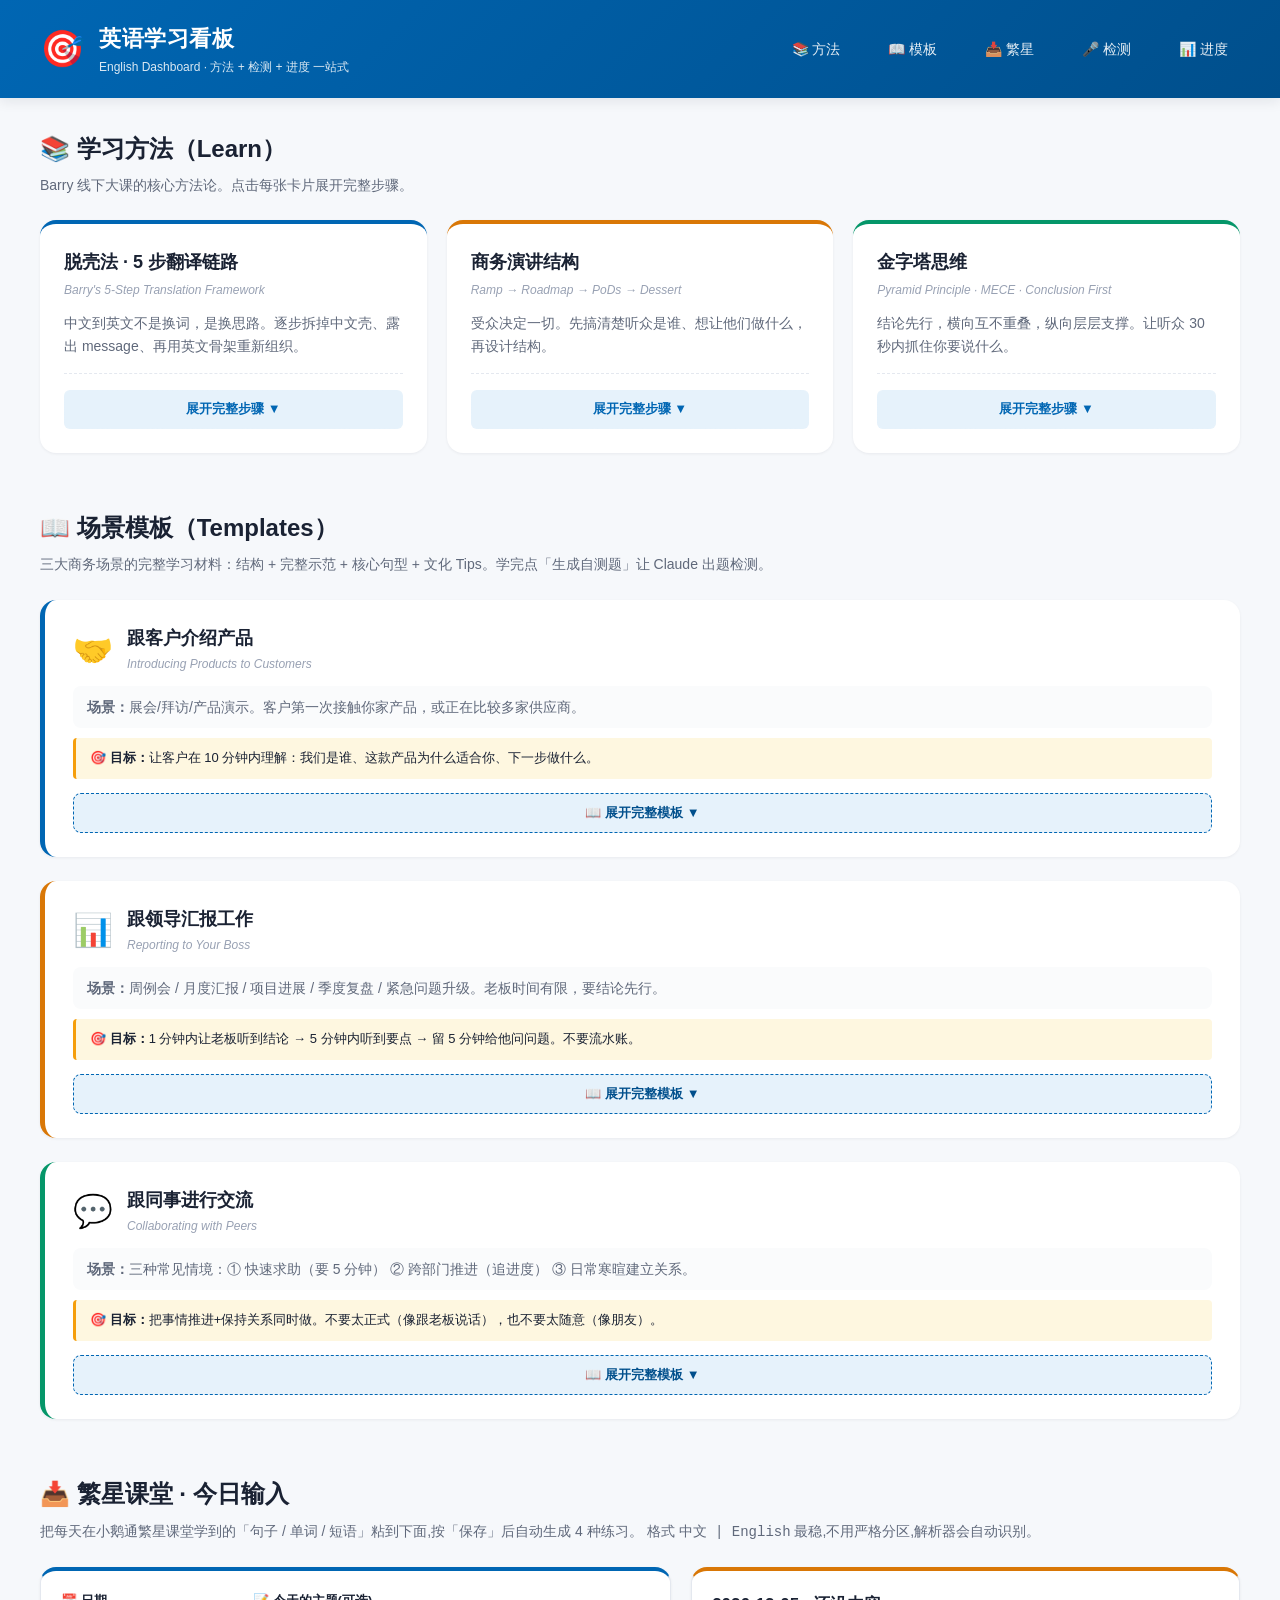
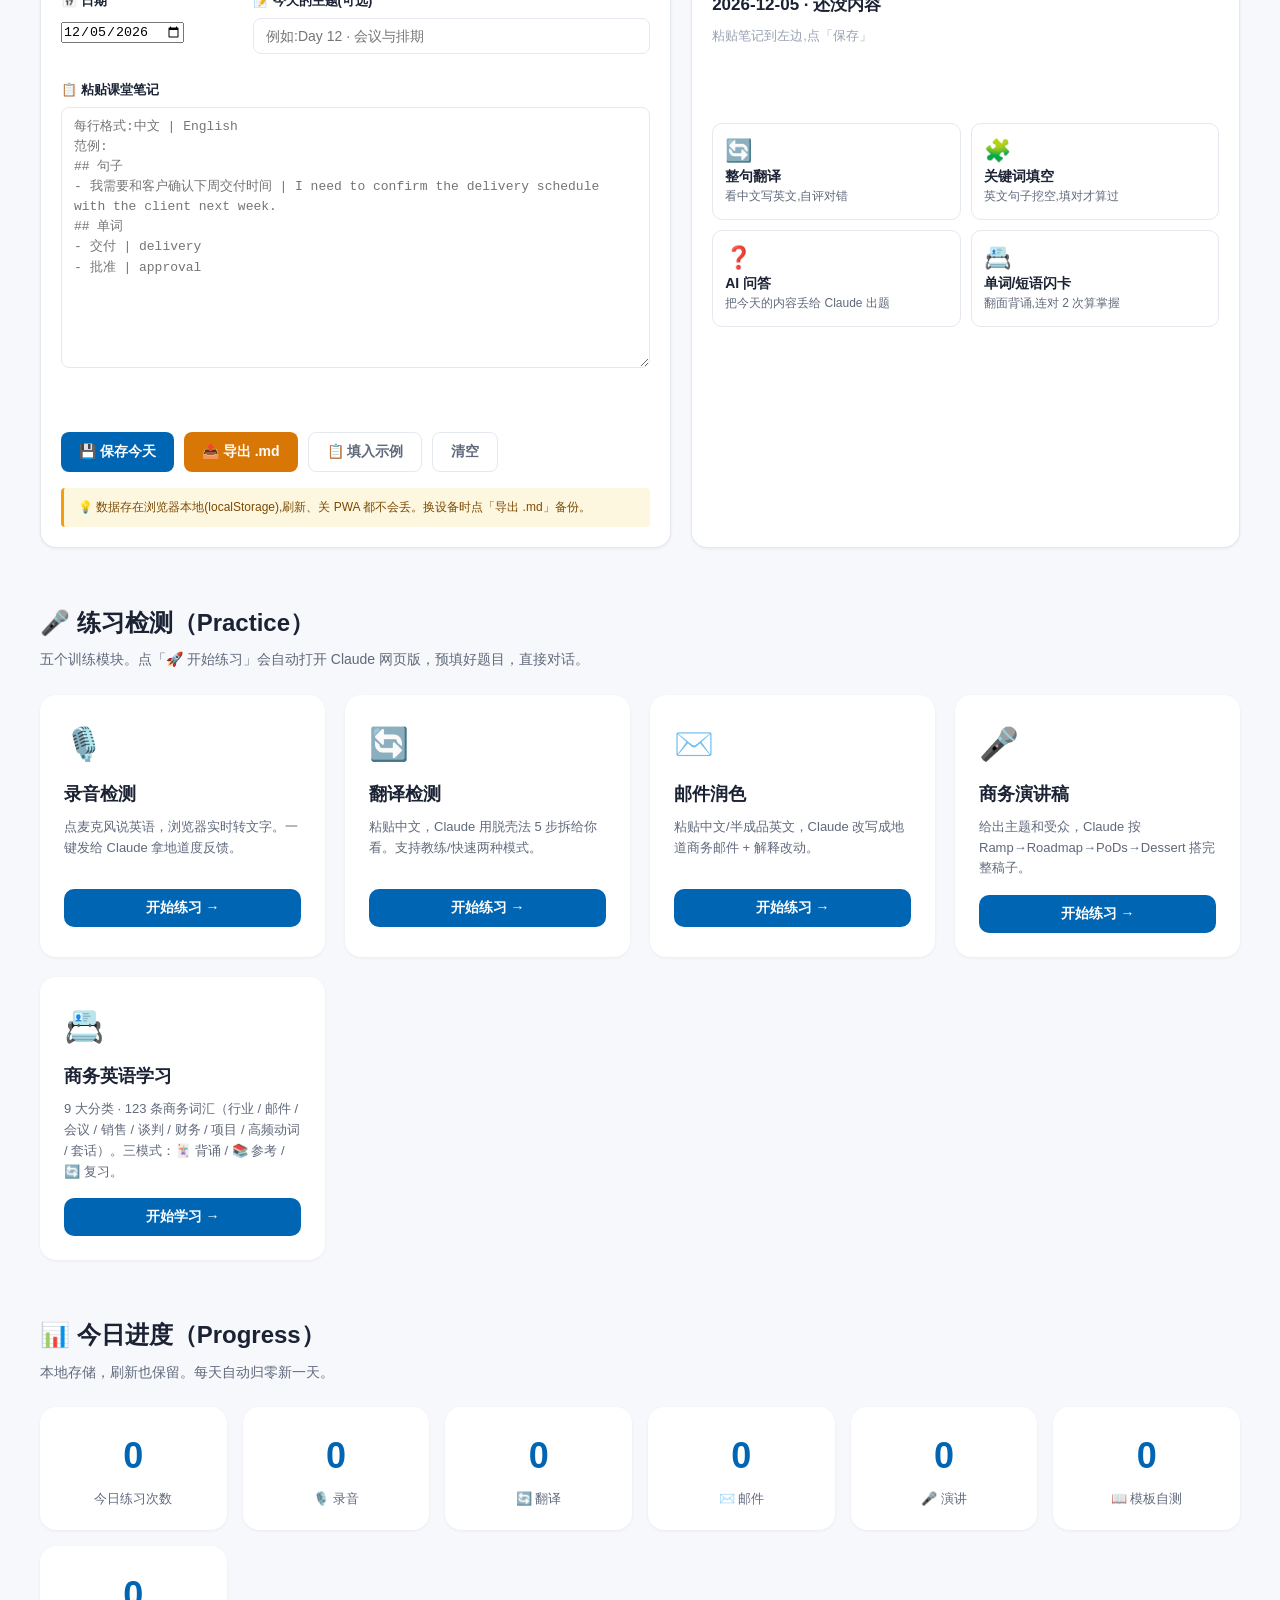
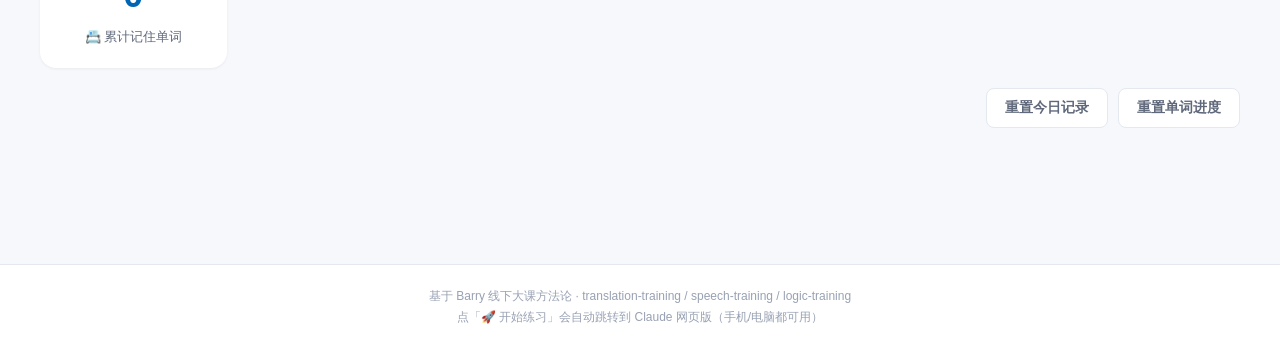
==== index.html @ 7b68c33f "Initial: English learning dashboard PWA" ====
<!DOCTYPE html>
<html lang="zh-CN">
<head>
  <meta charset="UTF-8">
  <meta name="viewport" content="width=device-width, initial-scale=1.0, viewport-fit=cover, user-scalable=yes">
  <title>英语学习看板 · English Dashboard</title>

  <!-- ========== PWA / 手机 APP 支持 ========== -->
  <link rel="manifest" href="manifest.json">
  <meta name="theme-color" content="#0066b3">
  <meta name="description" content="Lina 的英语学习看板 · 方法 + 检测 + 进度一站式">

  <!-- iOS Safari 专用：让"加到主屏"后像原生 APP 一样全屏 -->
  <meta name="apple-mobile-web-app-capable" content="yes">
  <meta name="mobile-web-app-capable" content="yes">
  <meta name="apple-mobile-web-app-status-bar-style" content="black-translucent">
  <meta name="apple-mobile-web-app-title" content="英语看板">
  <link rel="apple-touch-icon" href="icons/apple-touch-icon.png">
  <link rel="icon" type="image/png" sizes="32x32" href="icons/favicon-32.png">
  <link rel="icon" type="image/png" sizes="192x192" href="icons/icon-192.png">

  <!-- iOS 启动图（避免打开 APP 时白屏闪现） -->
  <link rel="apple-touch-startup-image" href="icons/splash-1290x2796.png"
        media="(device-width: 430px) and (device-height: 932px) and (-webkit-device-pixel-ratio: 3) and (orientation: portrait)">
  <link rel="apple-touch-startup-image" href="icons/splash-1179x2556.png"
        media="(device-width: 393px) and (device-height: 852px) and (-webkit-device-pixel-ratio: 3) and (orientation: portrait)">
  <link rel="apple-touch-startup-image" href="icons/splash-1284x2778.png"
        media="(device-width: 428px) and (device-height: 926px) and (-webkit-device-pixel-ratio: 3) and (orientation: portrait)">
  <link rel="apple-touch-startup-image" href="icons/splash-1170x2532.png"
        media="(device-width: 390px) and (device-height: 844px) and (-webkit-device-pixel-ratio: 3) and (orientation: portrait)">
  <link rel="apple-touch-startup-image" href="icons/splash-1242x2688.png"
        media="(device-width: 414px) and (device-height: 896px) and (-webkit-device-pixel-ratio: 3) and (orientation: portrait)">
  <link rel="apple-touch-startup-image" href="icons/splash-828x1792.png"
        media="(device-width: 414px) and (device-height: 896px) and (-webkit-device-pixel-ratio: 2) and (orientation: portrait)">
  <link rel="apple-touch-startup-image" href="icons/splash-1125x2436.png"
        media="(device-width: 375px) and (device-height: 812px) and (-webkit-device-pixel-ratio: 3) and (orientation: portrait)">
  <link rel="apple-touch-startup-image" href="icons/splash-1242x2208.png"
        media="(device-width: 414px) and (device-height: 736px) and (-webkit-device-pixel-ratio: 3) and (orientation: portrait)">
  <link rel="apple-touch-startup-image" href="icons/splash-750x1334.png"
        media="(device-width: 375px) and (device-height: 667px) and (-webkit-device-pixel-ratio: 2) and (orientation: portrait)">
  <link rel="apple-touch-startup-image" href="icons/splash-640x1136.png"
        media="(device-width: 320px) and (device-height: 568px) and (-webkit-device-pixel-ratio: 2) and (orientation: portrait)">

  <link rel="stylesheet" href="styles.css?v=11">
</head>
<body>
  <header class="top-bar">
    <div class="brand">
      <span class="logo">🎯</span>
      <div class="titles">
        <h1>英语学习看板</h1>
        <p class="subtitle">English Dashboard · 方法 + 检测 + 进度 一站式</p>
      </div>
    </div>
    <nav class="nav-links">
      <a href="#methods">📚 方法</a>
      <a href="#templates">📖 模板</a>
      <a href="#fanxing">📥 繁星</a>
      <a href="#practice">🎤 检测</a>
      <a href="#progress">📊 进度</a>
      <button id="pwa-install-btn" class="install-btn" hidden>📲 安装到桌面</button>
    </nav>
  </header>

  <main>
    <!-- ============== 方法区 ============== -->
    <section id="methods" class="section">
      <div class="section-header">
        <h2>📚 学习方法（Learn）</h2>
        <p class="section-desc">Barry 线下大课的核心方法论。点击每张卡片展开完整步骤。</p>
      </div>
      <div id="methods-container" class="methods-grid">
        <!-- JS 动态渲染 -->
      </div>
    </section>

    <!-- ============== 场景模板区 ============== -->
    <section id="templates" class="section">
      <div class="section-header">
        <h2>📖 场景模板（Templates）</h2>
        <p class="section-desc">三大商务场景的完整学习材料：结构 + 完整示范 + 核心句型 + 文化 Tips。学完点「生成自测题」让 Claude 出题检测。</p>
      </div>
      <div id="templates-container" class="templates-grid">
        <!-- JS 动态渲染 -->
      </div>
    </section>

    <!-- ============== 繁星课堂输入区 ============== -->
    <section id="fanxing" class="section">
      <div class="section-header">
        <h2>📥 繁星课堂 · 今日输入</h2>
        <p class="section-desc">
          把每天在小鹅通繁星课堂学到的「句子 / 单词 / 短语」粘到下面,按「保存」后自动生成 4 种练习。
          格式 <code>中文 | English</code> 最稳,不用严格分区,解析器会自动识别。
        </p>
      </div>

      <div class="fanxing-layout">
        <!-- 左:输入卡片 -->
        <article class="fanxing-input-card">
          <div class="fanxing-meta-row">
            <div class="field">
              <label>📅 日期</label>
              <input id="fx-date" type="date" />
            </div>
            <div class="field">
              <label>📝 今天的主题(可选)</label>
              <input id="fx-title" type="text" placeholder="例如:Day 12 · 会议与排期" />
            </div>
          </div>

          <div class="field">
            <label>📋 粘贴课堂笔记</label>
            <textarea id="fx-input" rows="12"
              placeholder="每行格式:中文 | English
范例:
## 句子
- 我需要和客户确认下周交付时间 | I need to confirm the delivery schedule with the client next week.
## 单词
- 交付 | delivery
- 批准 | approval"></textarea>
          </div>

          <div id="fx-parse-preview" class="fx-parse-preview"></div>

          <div class="actions-row">
            <button id="fx-save" class="primary-btn">💾 保存今天</button>
            <button id="fx-export" class="secondary-btn">📤 导出 .md</button>
            <button id="fx-template" class="ghost-btn">📋 填入示例</button>
            <button id="fx-clear" class="ghost-btn">清空</button>
          </div>
          <div class="tip">
            💡 数据存在浏览器本地(localStorage),刷新、关 PWA 都不会丢。换设备时点「导出 .md」备份。
          </div>
        </article>

        <!-- 右:今日练习卡片 -->
        <article class="fanxing-practice-card">
          <div class="fx-day-header">
            <h3 id="fx-day-title">还没有今天的数据</h3>
            <div id="fx-day-stats" class="fx-day-stats"></div>
          </div>

          <div id="fx-history" class="fx-history"></div>

          <div class="fx-practice-buttons">
            <button class="fx-mode-btn" data-action="open" data-target="fx-translation-panel">
              <div class="fx-mode-icon">🔄</div>
              <div class="fx-mode-title">整句翻译</div>
              <div class="fx-mode-desc">看中文写英文,自评对错</div>
            </button>
            <button class="fx-mode-btn" data-action="open" data-target="fx-cloze-panel">
              <div class="fx-mode-icon">🧩</div>
              <div class="fx-mode-title">关键词填空</div>
              <div class="fx-mode-desc">英文句子挖空,填对才算过</div>
            </button>
            <button class="fx-mode-btn" data-action="open" data-target="fx-qa-panel">
              <div class="fx-mode-icon">❓</div>
              <div class="fx-mode-title">AI 问答</div>
              <div class="fx-mode-desc">把今天的内容丢给 Claude 出题</div>
            </button>
            <button class="fx-mode-btn" data-action="open" data-target="fx-flashcard-panel">
              <div class="fx-mode-icon">📇</div>
              <div class="fx-mode-title">单词/短语闪卡</div>
              <div class="fx-mode-desc">翻面背诵,连对 2 次算掌握</div>
            </button>
          </div>
        </article>
      </div>

      <!-- ============== 繁星练习面板 1 · 整句翻译 ============== -->
      <div id="fx-translation-panel" class="tool-panel hidden">
        <div class="panel-header">
          <h4>🔄 整句翻译检测</h4>
          <button class="close-btn" data-action="close">×</button>
        </div>
        <div class="panel-body">
          <div id="fx-trans-empty" class="fx-empty-state hidden">
            <p>今天还没有句子数据。先在上面粘贴课堂笔记并保存。</p>
          </div>
          <div id="fx-trans-body">
            <div class="fx-progress-bar">
              <span id="fx-trans-idx">1 / 1</span>
              <span id="fx-trans-mastery" class="fx-mastery-chip">⚪ 新</span>
            </div>
            <div class="field">
              <label>📝 中文</label>
              <div id="fx-trans-cn" class="fx-display-cn">—</div>
            </div>
            <div class="field">
              <label>✍️ 写出你的英文</label>
              <textarea id="fx-trans-input" rows="3" placeholder="写完点「查看答案」对比..."></textarea>
            </div>
            <div class="actions-row">
              <button id="fx-trans-reveal" class="primary-btn">👁 查看答案</button>
              <button id="fx-trans-speak" class="ghost-btn" title="朗读标准答案">🔊 读</button>
              <button id="fx-trans-send" class="ghost-btn">🚀 让 Claude 点评</button>
            </div>
            <div id="fx-trans-answer" class="fx-answer-box hidden">
              <label>✅ 参考答案</label>
              <div id="fx-trans-en" class="fx-display-en">—</div>
              <div class="actions-row">
                <button id="fx-trans-correct" class="primary-btn">✅ 写对了</button>
                <button id="fx-trans-wrong" class="secondary-btn">❌ 差得远</button>
                <button id="fx-trans-next" class="ghost-btn">下一句 →</button>
              </div>
            </div>
          </div>
        </div>
      </div>

      <!-- ============== 繁星练习面板 2 · 填空 ============== -->
      <div id="fx-cloze-panel" class="tool-panel hidden">
        <div class="panel-header">
          <h4>🧩 关键词填空</h4>
          <button class="close-btn" data-action="close">×</button>
        </div>
        <div class="panel-body">
          <div id="fx-cloze-empty" class="fx-empty-state hidden">
            <p>今天还没有句子数据。</p>
          </div>
          <div id="fx-cloze-body">
            <div class="fx-progress-bar">
              <span id="fx-cloze-idx">1 / 1</span>
              <span id="fx-cloze-mastery" class="fx-mastery-chip">⚪ 新</span>
            </div>
            <div class="field">
              <label>📝 中文提示</label>
              <div id="fx-cloze-cn" class="fx-display-cn">—</div>
            </div>
            <div class="field">
              <label>🧩 在空格里填关键词</label>
              <div id="fx-cloze-sentence" class="fx-cloze-sentence">—</div>
            </div>
            <div class="actions-row">
              <button id="fx-cloze-check" class="primary-btn">✅ 检查</button>
              <button id="fx-cloze-reveal" class="secondary-btn">👁 直接看答案</button>
              <button id="fx-cloze-speak" class="ghost-btn" title="朗读完整句">🔊</button>
              <button id="fx-cloze-next" class="ghost-btn">下一题 →</button>
            </div>
            <div id="fx-cloze-result" class="fx-result-box hidden"></div>
          </div>
        </div>
      </div>

      <!-- ============== 繁星练习面板 3 · AI 问答 ============== -->
      <div id="fx-qa-panel" class="tool-panel hidden">
        <div class="panel-header">
          <h4>❓ AI 问答(基于今天的内容)</h4>
          <button class="close-btn" data-action="close">×</button>
        </div>
        <div class="panel-body">
          <div id="fx-qa-empty" class="fx-empty-state hidden">
            <p>今天还没有任何数据。</p>
          </div>
          <div id="fx-qa-body">
            <div class="field">
              <label>🎯 选一种出题方式</label>
              <select id="fx-qa-style">
                <option value="random">🎲 综合出题(翻译 + 造句 + 换说法)</option>
                <option value="translation">🔄 全部中译英</option>
                <option value="create">✍️ 用今天的词造 5 个新句子</option>
                <option value="scenario">🏢 丢到真实业务场景里练(ITW 销售)</option>
                <option value="weak">⚠️ 只针对我标"没记住"的</option>
              </select>
            </div>
            <div class="field">
              <label>📊 题量</label>
              <select id="fx-qa-count">
                <option value="5">5 题</option>
                <option value="10" selected>10 题</option>
                <option value="all">全部今天的内容</option>
              </select>
            </div>
            <div class="actions-row">
              <button id="fx-qa-send" class="primary-btn">🚀 让 Claude 出题</button>
            </div>
            <div class="tip">
              💡 点完会自动开 Claude 网页版,已经把今天的句子/单词/短语填进 prompt 了。
              iPhone 和电脑都能用。
            </div>
          </div>
        </div>
      </div>

      <!-- ============== 繁星练习面板 4 · 单词闪卡 ============== -->
      <div id="fx-flashcard-panel" class="tool-panel hidden">
        <div class="panel-header">
          <h4>📇 单词 / 短语闪卡</h4>
          <button class="close-btn" data-action="close">×</button>
        </div>
        <div class="panel-body">
          <div id="fx-fc-empty" class="fx-empty-state hidden">
            <p>今天还没有单词 / 短语数据。</p>
          </div>
          <div id="fx-fc-body">
            <div class="fx-progress-bar">
              <span id="fx-fc-idx">1 / 1</span>
              <span id="fx-fc-mastery" class="fx-mastery-chip">⚪ 新</span>
            </div>
            <div id="fx-fc-card" class="flashcard">
              <div class="card-face card-front">
                <div class="card-label">中文</div>
                <div class="card-content" id="fx-fc-cn">—</div>
                <div class="card-hint">点击卡片翻面 ↻</div>
              </div>
              <div class="card-face card-back">
                <div class="card-label">English</div>
                <div class="card-content" id="fx-fc-en">—</div>
                <div class="speak-row">
                  <button id="fx-fc-speak" class="speak-btn" title="朗读">🔊</button>
                  <button id="fx-fc-speak-slow" class="speak-btn" title="慢速朗读">🐢</button>
                </div>
              </div>
            </div>
            <div class="flashcard-controls">
              <button id="fx-fc-prev" class="ghost-btn">← 上一张</button>
              <button id="fx-fc-wrong" class="secondary-btn">❌ 没记住</button>
              <button id="fx-fc-correct" class="primary-btn">✅ 记住了</button>
              <button id="fx-fc-next" class="ghost-btn">下一张 →</button>
            </div>
            <div class="tip">💡 连续答对 2 次算"已掌握",下次默认不再抽到。</div>
          </div>
        </div>
      </div>
    </section>

    <!-- ============== 检测区 ============== -->
    <section id="practice" class="section">
      <div class="section-header">
        <h2>🎤 练习检测（Practice）</h2>
        <p class="section-desc">五个训练模块。点「🚀 开始练习」会自动打开 Claude 网页版，预填好题目，直接对话。</p>
      </div>

      <div class="tool-grid">
        <!-- 1. 录音检测 -->
        <article class="tool-card" data-tool="recording">
          <div class="tool-icon">🎙️</div>
          <h3>录音检测</h3>
          <p class="tool-desc">点麦克风说英语，浏览器实时转文字。一键发给 Claude 拿地道度反馈。</p>
          <button class="tool-btn" data-action="open" data-target="recording-panel">开始练习 →</button>

          <div id="recording-panel" class="tool-panel hidden">
            <div class="panel-header">
              <h4>录音检测 · Speech Practice</h4>
              <button class="close-btn" data-action="close">×</button>
            </div>
            <div class="panel-body">
              <div class="recording-controls">
                <button id="rec-start" class="primary-btn">🎙️ 开始录音</button>
                <button id="rec-stop" class="secondary-btn" disabled>⏹ 停止</button>
                <span id="rec-status" class="status-indicator">未启动</span>
              </div>
              <div class="field">
                <label>🎯 你想练什么场景？（给 Claude 反馈做参考）</label>
                <input id="rec-context" type="text" placeholder="例如：跟外国客户介绍新产品、开季度汇报会、客户投诉处理…" />
              </div>
              <div class="field">
                <label>📝 实时转写结果</label>
                <div id="rec-transcript" class="transcript-box" contenteditable="true" data-placeholder="这里会显示你说的英文……你也可以手动编辑"></div>
              </div>
              <div class="actions-row">
                <button id="rec-copy-prompt" class="primary-btn">🚀 让 Claude 给我反馈</button>
                <button id="rec-clear" class="ghost-btn">清空</button>
              </div>
              <div class="tip">
                💡 <b>浏览器兼容：</b>Chrome / Edge 最佳。Firefox 暂不支持 Web Speech API。
              </div>
            </div>
          </div>
        </article>

        <!-- 2. 翻译检测 -->
        <article class="tool-card" data-tool="translation">
          <div class="tool-icon">🔄</div>
          <h3>翻译检测</h3>
          <p class="tool-desc">粘贴中文，Claude 用脱壳法 5 步拆给你看。支持教练/快速两种模式。</p>
          <button class="tool-btn" data-action="open" data-target="translation-panel">开始练习 →</button>

          <div id="translation-panel" class="tool-panel hidden">
            <div class="panel-header">
              <h4>翻译检测 · Translation Practice</h4>
              <button class="close-btn" data-action="close">×</button>
            </div>
            <div class="panel-body">
              <div class="field">
                <label>📝 要翻译的中文</label>
                <textarea id="trans-source" rows="5" placeholder="粘贴你需要翻译的中文..."></textarea>
              </div>
              <div class="field-row">
                <div class="field">
                  <label>🎯 给谁看/听</label>
                  <select id="trans-audience">
                    <option value="客户">客户</option>
                    <option value="上级">上级/老板</option>
                    <option value="跨部门同事">跨部门同事</option>
                    <option value="外部合作方">外部合作方</option>
                    <option value="全员">全体员工</option>
                  </select>
                </div>
                <div class="field">
                  <label>📊 你的英语水平</label>
                  <select id="trans-level">
                    <option value="B1 中等">B1 中等</option>
                    <option value="B2 中高" selected>B2 中高</option>
                    <option value="C1 高级">C1 高级</option>
                    <option value="A2 基础">A2 基础</option>
                  </select>
                </div>
                <div class="field">
                  <label>🎓 模式</label>
                  <select id="trans-mode">
                    <option value="快速">快速（直接出翻译+解释）</option>
                    <option value="教练">教练（带我一步步走）</option>
                  </select>
                </div>
              </div>
              <div class="actions-row">
                <button class="primary-btn" data-copy="translation">🚀 开始练习</button>
                <button class="ghost-btn" data-clear="translation">清空</button>
              </div>
            </div>
          </div>
        </article>

        <!-- 3. 邮件润色 -->
        <article class="tool-card" data-tool="email">
          <div class="tool-icon">✉️</div>
          <h3>邮件润色</h3>
          <p class="tool-desc">粘贴中文/半成品英文，Claude 改写成地道商务邮件 + 解释改动。</p>
          <button class="tool-btn" data-action="open" data-target="email-panel">开始练习 →</button>

          <div id="email-panel" class="tool-panel hidden">
            <div class="panel-header">
              <h4>邮件润色 · Email Polishing</h4>
              <button class="close-btn" data-action="close">×</button>
            </div>
            <div class="panel-body">
              <div class="field">
                <label>📨 原邮件（中文或半成品英文）</label>
                <textarea id="email-source" rows="7" placeholder="例如：Hi John,&#10;I want to confirm our meeting next week.&#10;Please let me know..."></textarea>
              </div>
              <div class="field-row">
                <div class="field">
                  <label>🎯 目的</label>
                  <select id="email-purpose">
                    <option value="跟进/push 进度">跟进 / push 进度</option>
                    <option value="客户询价或报价">客户询价 / 报价</option>
                    <option value="交付确认">交付确认</option>
                    <option value="请求信息">请求信息</option>
                    <option value="道歉 / 解释">道歉 / 解释</option>
                    <option value="推广 / 市场">推广 / 市场邮件</option>
                    <option value="拒绝 / 婉拒">拒绝 / 婉拒</option>
                  </select>
                </div>
                <div class="field">
                  <label>🤝 关系</label>
                  <select id="email-tone">
                    <option value="正式 - 新客户">正式 - 新客户</option>
                    <option value="商务 - 熟悉的客户">商务 - 熟悉客户</option>
                    <option value="轻松 - 内部同事">轻松 - 内部同事</option>
                    <option value="严肃 - 高层 / VIP">严肃 - 高层 / VIP</option>
                  </select>
                </div>
              </div>
              <div class="actions-row">
                <button class="primary-btn" data-copy="email">🚀 开始练习</button>
                <button class="ghost-btn" data-clear="email">清空</button>
              </div>
            </div>
          </div>
        </article>

        <!-- 4. 演讲稿 -->
        <article class="tool-card" data-tool="speech">
          <div class="tool-icon">🎤</div>
          <h3>商务演讲稿</h3>
          <p class="tool-desc">给出主题和受众，Claude 按 Ramp→Roadmap→PoDs→Dessert 搭完整稿子。</p>
          <button class="tool-btn" data-action="open" data-target="speech-panel">开始练习 →</button>

          <div id="speech-panel" class="tool-panel hidden">
            <div class="panel-header">
              <h4>演讲稿准备 · Speech Preparation</h4>
              <button class="close-btn" data-action="close">×</button>
            </div>
            <div class="panel-body">
              <div class="field">
                <label>🎯 演讲主题</label>
                <input id="speech-topic" type="text" placeholder="例如：Q2 销售复盘 + Q3 策略 / 新产品向客户介绍 / 跨部门推动方案…" />
              </div>
              <div class="field-row">
                <div class="field">
                  <label>👥 听众是谁</label>
                  <input id="speech-audience" type="text" placeholder="例如：6 位亚太区高管 / 30 位销售同事 / 客户采购团队…" />
                </div>
                <div class="field">
                  <label>⏱ 时长</label>
                  <select id="speech-duration">
                    <option value="5 分钟">5 分钟</option>
                    <option value="10 分钟" selected>10 分钟</option>
                    <option value="15 分钟">15 分钟</option>
                    <option value="20 分钟">20 分钟</option>
                    <option value="30 分钟">30 分钟</option>
                  </select>
                </div>
                <div class="field">
                  <label>📊 结构</label>
                  <select id="speech-structure">
                    <option value="标准结构">标准（PoD1-2-3）</option>
                    <option value="高管汇报结构">高管汇报（结论先行）</option>
                  </select>
                </div>
              </div>
              <div class="field">
                <label>📝 已有素材/要点（可选，越详细产出越精准）</label>
                <textarea id="speech-material" rows="4" placeholder="例如：完成 108% 目标、拿下 3 个新客户、团队下半年要冲 20% 增长…"></textarea>
              </div>
              <div class="actions-row">
                <button class="primary-btn" data-copy="speech">🚀 开始练习</button>
                <button class="ghost-btn" data-clear="speech">清空</button>
              </div>
            </div>
          </div>
        </article>

        <!-- 5. 术语卡片 -->
        <article class="tool-card" data-tool="vocab">
          <div class="tool-icon">📇</div>
          <h3>商务英语学习</h3>
          <p class="tool-desc">9 大分类 · 123 条商务词汇（行业 / 邮件 / 会议 / 销售 / 谈判 / 财务 / 项目 / 高频动词 / 套话）。三模式：🃏 背诵 / 📚 参考 / 🔄 复习。</p>
          <button class="tool-btn" data-action="open" data-target="vocab-panel">开始学习 →</button>

          <div id="vocab-panel" class="tool-panel hidden">
            <div class="panel-header">
              <h4>商务英语学习 · Business English Vocab</h4>
              <button class="close-btn" data-action="close">×</button>
            </div>
            <div class="panel-body">
              <!-- ===== 三模式切换 ===== -->
              <div class="vocab-modes">
                <button class="mode-btn active" data-mode="flashcard">🃏 词卡背诵</button>
                <button class="mode-btn" data-mode="glossary">📚 词汇表</button>
                <button class="mode-btn" data-mode="review">🔄 复习队列</button>
              </div>

              <!-- ===== 模式 A · 词卡背诵（翻面 + 标记） ===== -->
              <div id="vocab-view-flashcard" class="vocab-view">
                <div class="field">
                  <label>📂 选择分类</label>
                  <div id="vocab-category-tabs" class="category-tabs"></div>
                </div>
                <div class="flashcard-area">
                  <div id="flashcard" class="flashcard">
                    <div class="card-face card-front">
                      <div class="card-label">中文</div>
                      <div class="card-content" id="card-cn">选一个分类开始</div>
                      <div class="card-hint">点击卡片翻面 ↻</div>
                    </div>
                    <div class="card-face card-back">
                      <div class="card-label">English</div>
                      <div class="card-content" id="card-en"></div>
                      <div class="speak-row">
                        <button id="speak-word" class="speak-btn" title="正常速度朗读">🔊</button>
                        <button id="speak-word-slow" class="speak-btn" title="慢速朗读">🐢</button>
                        <button id="speak-example" class="speak-btn speak-btn-sm" title="朗读例句">📖 Example</button>
                      </div>
                      <div class="card-example" id="card-example"></div>
                    </div>
                  </div>
                  <div class="flashcard-progress" id="card-progress"></div>
                  <div class="flashcard-controls">
                    <button id="card-prev" class="ghost-btn">← 上一张</button>
                    <button id="card-forget" class="secondary-btn">❌ 没记住</button>
                    <button id="card-remember" class="primary-btn">✅ 记住了</button>
                    <button id="card-next" class="ghost-btn">下一张 →</button>
                  </div>
                </div>
              </div>

              <!-- ===== 模式 B · 词汇表（参考/搜索） ===== -->
              <div id="vocab-view-glossary" class="vocab-view hidden">
                <div class="glossary-search-row">
                  <input type="search" id="vocab-search" placeholder="🔍 搜索中文或英文…例如：align / 对齐 / escalate"
                         autocomplete="off" autocorrect="off" autocapitalize="off" spellcheck="false" />
                  <button id="vocab-search-clear" class="ghost-btn" title="清除搜索">×</button>
                </div>
                <div id="vocab-glossary-stats" class="glossary-stats"></div>
                <div id="vocab-glossary-content" class="glossary-content"></div>
              </div>

              <!-- ===== 模式 C · 复习队列（智能浮出"该复习的") ===== -->
              <div id="vocab-view-review" class="vocab-view hidden">
                <div id="vocab-review-summary" class="review-summary"></div>
                <div id="vocab-review-content" class="review-content"></div>
              </div>
            </div>
          </div>
        </article>
      </div>
    </section>

    <!-- ============== 进度区 ============== -->
    <section id="progress" class="section">
      <div class="section-header">
        <h2>📊 今日进度（Progress）</h2>
        <p class="section-desc">本地存储，刷新也保留。每天自动归零新一天。</p>
      </div>
      <div class="stats-grid" id="stats-grid">
        <!-- JS 动态渲染 -->
      </div>
      <div class="stats-actions">
        <button id="reset-stats" class="ghost-btn">重置今日记录</button>
        <button id="reset-vocab" class="ghost-btn">重置单词进度</button>
      </div>
    </section>
  </main>

  <!-- Toast 提示 -->
  <div id="toast" class="toast"></div>

  <footer class="bottom-bar">
    <p>基于 Barry 线下大课方法论 · translation-training / speech-training / logic-training</p>
    <p>点「🚀 开始练习」会自动跳转到 Claude 网页版（手机/电脑都可用）</p>
  </footer>

  <script src="data/methods.js?v=9"></script>
  <script src="data/vocab.js?v=9"></script>
  <script src="data/templates.js?v=9"></script>
  <script src="app.js?v=9"></script>

  <!-- ========== Service Worker 注册：让 PWA 能离线用 ========== -->
  <script>
    if ('serviceWorker' in navigator) {
      window.addEventListener('load', () => {
        navigator.serviceWorker
          .register('sw.js')
          .then((reg) => console.log('[PWA] Service Worker 已注册，scope:', reg.scope))
          .catch((err) => console.warn('[PWA] Service Worker 注册失败（不影响网页使用）:', err));
      });
    }

    // "安装到主屏"按钮（Android Chrome 支持）
    let deferredPrompt = null;
    window.addEventListener('beforeinstallprompt', (e) => {
      e.preventDefault();
      deferredPrompt = e;
      const btn = document.getElementById('pwa-install-btn');
      if (btn) btn.hidden = false;
    });
    window.addEventListener('DOMContentLoaded', () => {
      const btn = document.getElementById('pwa-install-btn');
      if (!btn) return;
      btn.addEventListener('click', async () => {
        if (!deferredPrompt) return;
        deferredPrompt.prompt();
        const { outcome } = await deferredPrompt.userChoice;
        console.log('[PWA] 安装结果:', outcome);
        deferredPrompt = null;
        btn.hidden = true;
      });
    });
  </script>
</body>
</html>
---- styles.css ----
/* ============== 基础重置 ============== */
* {
  margin: 0;
  padding: 0;
  box-sizing: border-box;
}

:root {
  --itw-blue: #0066b3;
  --itw-blue-dark: #004f8c;
  --itw-blue-light: #e6f2fb;
  --accent-orange: #d97706;
  --accent-green: #059669;
  --accent-purple: #7c3aed;
  --bg: #f6f8fb;
  --surface: #ffffff;
  --border: #e4e8ef;
  --text: #1a2233;
  --text-muted: #60697b;
  --text-light: #98a1b3;
  --shadow-sm: 0 1px 3px rgba(16, 24, 40, 0.06);
  --shadow-md: 0 4px 12px rgba(16, 24, 40, 0.08);
  --shadow-lg: 0 12px 32px rgba(16, 24, 40, 0.12);
  --radius: 10px;
  --radius-lg: 16px;
}

body {
  font-family: -apple-system, BlinkMacSystemFont, "Segoe UI", "PingFang SC",
    "Microsoft YaHei", "Helvetica Neue", sans-serif;
  background: var(--bg);
  color: var(--text);
  line-height: 1.6;
  min-height: 100vh;
}

/* ============== 顶部导航 ============== */
.top-bar {
  background: linear-gradient(135deg, var(--itw-blue) 0%, var(--itw-blue-dark) 100%);
  color: #fff;
  padding: 20px 40px;
  display: flex;
  justify-content: space-between;
  align-items: center;
  box-shadow: var(--shadow-md);
  position: sticky;
  top: 0;
  z-index: 100;
}

.brand {
  display: flex;
  align-items: center;
  gap: 14px;
}

.logo {
  font-size: 36px;
}

.titles h1 {
  font-size: 22px;
  font-weight: 700;
  letter-spacing: 0.5px;
}

.subtitle {
  font-size: 12px;
  opacity: 0.85;
  margin-top: 2px;
}

.nav-links {
  display: flex;
  gap: 24px;
}

.nav-links a {
  color: #fff;
  text-decoration: none;
  font-size: 14px;
  opacity: 0.9;
  transition: opacity 0.2s;
  padding: 6px 12px;
  border-radius: 6px;
}

.nav-links a:hover {
  opacity: 1;
  background: rgba(255, 255, 255, 0.15);
}

/* ============== 布局 ============== */
main {
  max-width: 1280px;
  margin: 0 auto;
  padding: 32px 40px 80px;
}

.section {
  margin-bottom: 56px;
  scroll-margin-top: 90px;
}

.section-header {
  margin-bottom: 24px;
}

.section-header h2 {
  font-size: 24px;
  font-weight: 700;
  color: var(--text);
  margin-bottom: 6px;
}

.section-desc {
  font-size: 14px;
  color: var(--text-muted);
}

/* ============== 方法区 ============== */
.methods-grid {
  display: grid;
  grid-template-columns: repeat(auto-fit, minmax(340px, 1fr));
  gap: 20px;
}

.method-card {
  background: var(--surface);
  border-radius: var(--radius-lg);
  padding: 24px;
  box-shadow: var(--shadow-sm);
  border-top: 4px solid var(--itw-blue);
  /* === 防呼吸闪 ===
   * 移除 transform 和 transition：
   * 旧版 hover 时 translateY(-2px)，鼠标停在卡片边缘容易反复
   * 触发 hover/un-hover 让卡片上下抖动，看着像"呼吸灯"。 */
  cursor: pointer;
}

.method-card:hover {
  /* 仅改 shadow 不改 transform，避免抖动 */
  box-shadow: var(--shadow-md);
}

.method-title {
  font-size: 18px;
  font-weight: 700;
  color: var(--text);
  margin-bottom: 4px;
}

.method-subtitle {
  font-size: 12px;
  color: var(--text-light);
  font-style: italic;
  margin-bottom: 12px;
}

.method-intro {
  font-size: 14px;
  color: var(--text-muted);
  margin-bottom: 16px;
  padding-bottom: 16px;
  border-bottom: 1px dashed var(--border);
}

/* === 防屏闪 ===
 * 旧版用 display: none → block 切换，是 0ms 瞬间跳变，
 * 在 PC 端会让下方卡片瞬间被下推 ~540px，眼睛看就是"啪"的一下闪。
 * 改成 max-height + opacity + 300ms transition：
 *   - 展开过程是平滑的下推动画（符合预期，不再是闪）
 *   - 收起也同样平滑
 *   - 2400px 是缓冲值（>当前最长卡片 1737px，留余量）
 */
.method-steps {
  max-height: 0;
  opacity: 0;
  overflow: hidden;
  transition: max-height 0.32s cubic-bezier(0.4, 0, 0.2, 1),
              opacity 0.25s ease,
              margin-top 0.32s ease;
  margin-top: 0;
}

.method-card.expanded .method-steps {
  max-height: 2400px;
  opacity: 1;
  margin-top: 4px;
}

.method-card.expanded .toggle-hint::after {
  content: "收起 ▲";
}

.toggle-hint {
  color: var(--itw-blue);
  font-size: 13px;
  font-weight: 600;
  text-align: center;
  padding: 8px;
  border: 1px dashed var(--itw-blue-light);
  border-radius: 6px;
  background: var(--itw-blue-light);
}

.toggle-hint::after {
  content: "展开完整步骤 ▼";
}

.method-step {
  margin-top: 14px;
  padding: 12px 14px;
  background: #fafbfc;
  border-left: 3px solid var(--itw-blue);
  border-radius: 4px;
}

.step-name {
  font-weight: 600;
  font-size: 14px;
  color: var(--text);
  margin-bottom: 4px;
}

.step-desc {
  font-size: 13px;
  color: var(--text-muted);
  margin-bottom: 8px;
  font-style: italic;
}

.step-points {
  list-style: none;
  padding: 0;
}

.step-points li {
  font-size: 13px;
  padding: 3px 0 3px 18px;
  position: relative;
  color: var(--text);
}

.step-points li::before {
  content: "▸";
  position: absolute;
  left: 4px;
  color: var(--itw-blue);
}

/* ============== 场景模板区 ============== */
.templates-grid {
  display: grid;
  grid-template-columns: 1fr;
  gap: 24px;
}

.template-card {
  background: var(--surface);
  border-radius: var(--radius-lg);
  padding: 24px 28px;
  box-shadow: var(--shadow-sm);
  border-left: 5px solid var(--itw-blue);
  transition: box-shadow 0.2s;
}

.template-card:hover {
  box-shadow: var(--shadow-md);
}

.tmpl-header {
  display: flex;
  align-items: center;
  gap: 14px;
  margin-bottom: 12px;
}

.tmpl-icon {
  font-size: 32px;
  line-height: 1;
}

.tmpl-title {
  font-size: 18px;
  font-weight: 700;
  color: var(--text);
}

.tmpl-subtitle {
  font-size: 12px;
  color: var(--text-light);
  font-style: italic;
  margin-top: 2px;
}

.tmpl-scenario {
  font-size: 14px;
  color: var(--text-muted);
  background: #fafbfc;
  padding: 10px 14px;
  border-radius: 8px;
  margin-bottom: 10px;
}

.tmpl-goal {
  font-size: 13px;
  color: var(--text);
  padding: 10px 14px;
  background: #fef7e0;
  border-left: 3px solid #f59e0b;
  border-radius: 4px;
  margin-bottom: 14px;
}

.tmpl-toggle {
  width: 100%;
  padding: 10px;
  background: var(--itw-blue-light);
  color: var(--itw-blue-dark);
  border: 1px dashed var(--itw-blue);
  border-radius: 8px;
  font-size: 13px;
  font-weight: 600;
  cursor: pointer;
  transition: background 0.15s;
}

.tmpl-toggle:hover {
  background: #d1e8f7;
}

.tmpl-content {
  margin-top: 16px;
  padding-top: 16px;
  border-top: 1px dashed var(--border);
}

.tmpl-content.hidden {
  display: none;
}

.tmpl-section-title {
  font-size: 14px;
  font-weight: 700;
  color: var(--text);
  margin: 18px 0 10px;
  display: flex;
  align-items: center;
  gap: 6px;
}

.tmpl-section-title:first-child {
  margin-top: 0;
}

.tmpl-structure {
  list-style: none;
  counter-reset: step;
  padding: 0;
}

.tmpl-structure li {
  position: relative;
  padding: 6px 0 6px 30px;
  font-size: 13px;
  color: var(--text);
}

.tmpl-structure li::before {
  counter-increment: step;
  content: counter(step);
  position: absolute;
  left: 0;
  top: 6px;
  width: 22px;
  height: 22px;
  background: var(--itw-blue);
  color: #fff;
  border-radius: 50%;
  font-size: 11px;
  font-weight: 700;
  display: flex;
  align-items: center;
  justify-content: center;
}

.sample-dialogue {
  background: #0f172a;
  color: #e2e8f0;
  padding: 18px 22px;
  border-radius: 10px;
  font-size: 14px;
  line-height: 1.75;
  word-wrap: break-word;
  max-height: 500px;
  overflow-y: auto;
}

.sample-dialogue .dlg-para {
  margin-bottom: 16px;
  padding-bottom: 12px;
  border-bottom: 1px dashed rgba(148, 163, 184, 0.25);
}

.sample-dialogue .dlg-para:last-child {
  border-bottom: none;
  margin-bottom: 0;
  padding-bottom: 0;
}

.sample-dialogue .dlg-en {
  font-family: "Consolas", "Courier New", monospace;
  color: #e2e8f0;
  white-space: pre-wrap;
}

.sample-dialogue .dlg-cn {
  display: none;
  margin-top: 8px;
  padding-top: 8px;
  font-size: 13px;
  color: #94a3b8;
  line-height: 1.7;
  border-top: 1px dashed rgba(148, 163, 184, 0.2);
  white-space: pre-wrap;
  font-family: -apple-system, BlinkMacSystemFont, "Segoe UI", "PingFang SC",
    "Microsoft YaHei", sans-serif;
}

.sample-dialogue.show-cn .dlg-cn {
  display: block;
}

.dialogue-btn-toggle {
  background: #7c3aed !important;
}

.dialogue-btn-toggle:hover {
  background: #6d28d9 !important;
}

.patterns-table {
  width: 100%;
  border-collapse: collapse;
  font-size: 13px;
}

.patterns-table th {
  background: var(--itw-blue-light);
  color: var(--itw-blue-dark);
  padding: 9px 12px;
  text-align: left;
  font-weight: 600;
  font-size: 12px;
  border-bottom: 2px solid var(--itw-blue);
}

.patterns-table td {
  padding: 10px 12px;
  border-bottom: 1px solid var(--border);
  vertical-align: top;
}

.patterns-table tr:hover td {
  background: #fafbfc;
}

.patterns-table .pattern-en {
  font-weight: 600;
  color: var(--itw-blue-dark);
}

.patterns-table .pattern-cn {
  color: var(--text);
}

.patterns-table .pattern-usage {
  color: var(--text-muted);
  font-size: 12px;
  font-style: italic;
}

.cultural-tips {
  list-style: none;
  padding: 0;
}

.cultural-tips li {
  padding: 8px 0 8px 26px;
  position: relative;
  font-size: 13px;
  line-height: 1.6;
  color: var(--text);
  border-bottom: 1px dashed var(--border);
}

.cultural-tips li:last-child {
  border-bottom: none;
}

.cultural-tips li::before {
  content: "💡";
  position: absolute;
  left: 0;
  top: 8px;
}

.tmpl-test-bar {
  margin-top: 20px;
  padding: 14px;
  background: linear-gradient(135deg, var(--itw-blue-light) 0%, #e8f4fd 100%);
  border-radius: 10px;
  display: flex;
  justify-content: space-between;
  align-items: center;
  gap: 14px;
  flex-wrap: wrap;
}

.tmpl-test-bar-text {
  font-size: 13px;
  color: var(--itw-blue-dark);
  flex: 1;
  min-width: 200px;
}

.tmpl-test-btn {
  background: var(--itw-blue);
  color: #fff;
  border: none;
  padding: 10px 20px;
  border-radius: 8px;
  font-size: 13px;
  font-weight: 600;
  cursor: pointer;
  transition: background 0.15s;
}

.tmpl-test-btn:hover {
  background: var(--itw-blue-dark);
}

/* 响应式 · 表格在窄屏变纵向 */
@media (max-width: 640px) {
  .patterns-table thead {
    display: none;
  }
  .patterns-table,
  .patterns-table tbody,
  .patterns-table tr,
  .patterns-table td {
    display: block;
    width: 100%;
  }
  .patterns-table tr {
    margin-bottom: 14px;
    padding-bottom: 10px;
    border-bottom: 1px solid var(--border);
  }
  .patterns-table td {
    padding: 3px 0;
    border: none;
  }
  .patterns-table td::before {
    content: attr(data-label) " · ";
    font-weight: 600;
    color: var(--text-muted);
  }
}

/* ============== 检测区 ============== */
.tool-grid {
  display: grid;
  grid-template-columns: repeat(auto-fit, minmax(280px, 1fr));
  gap: 20px;
}

.tool-card {
  background: var(--surface);
  border-radius: var(--radius-lg);
  padding: 24px;
  box-shadow: var(--shadow-sm);
  /* 同 method-card：移除 transform + transition 防止 hover 抖动 */
  position: relative;
}

.tool-card:hover {
  box-shadow: var(--shadow-md);
}

.tool-icon {
  font-size: 32px;
  margin-bottom: 10px;
}

.tool-card h3 {
  font-size: 18px;
  font-weight: 700;
  margin-bottom: 8px;
}

.tool-desc {
  font-size: 13px;
  color: var(--text-muted);
  margin-bottom: 16px;
  min-height: 56px;
}

.tool-btn {
  background: var(--itw-blue);
  color: #fff;
  border: none;
  padding: 10px 18px;
  border-radius: var(--radius);
  font-size: 14px;
  font-weight: 600;
  cursor: pointer;
  width: 100%;
  transition: background 0.15s;
}

.tool-btn:hover {
  background: var(--itw-blue-dark);
}

/* ============== 工具面板（弹层） ============== */
.tool-panel {
  position: fixed;
  top: 0;
  left: 0;
  right: 0;
  bottom: 0;
  background: rgba(16, 24, 40, 0.55);
  z-index: 500;
  display: flex;
  align-items: flex-start;
  justify-content: center;
  padding: 40px 20px;
  overflow-y: auto;
}

.tool-panel.hidden {
  display: none;
}

.panel-header {
  background: var(--itw-blue);
  color: #fff;
  padding: 16px 24px;
  border-top-left-radius: var(--radius-lg);
  border-top-right-radius: var(--radius-lg);
  display: flex;
  justify-content: space-between;
  align-items: center;
  position: sticky;
  top: 0;
  z-index: 10;
}

.panel-header h4 {
  font-size: 17px;
  font-weight: 600;
}

.close-btn {
  background: rgba(255, 255, 255, 0.2);
  border: none;
  color: #fff;
  width: 32px;
  height: 32px;
  border-radius: 50%;
  font-size: 22px;
  cursor: pointer;
  line-height: 0;
  display: flex;
  align-items: center;
  justify-content: center;
}

.close-btn:hover {
  background: rgba(255, 255, 255, 0.35);
}

.tool-panel .panel-body {
  background: var(--surface);
  border-bottom-left-radius: var(--radius-lg);
  border-bottom-right-radius: var(--radius-lg);
  padding: 24px;
  max-width: 720px;
  width: 100%;
  box-shadow: var(--shadow-lg);
  /* === 防屏闪 ===
   * 给 panel-body 一个稳定的最小高度，避免内容重渲（如搜索）时
   * 高度从 0 撑回去导致整个 panel 上下跳。
   * contain: layout 让内部布局变化不外溢到外层。 */
  min-height: 60vh;
  min-height: 60dvh;
  contain: layout;
}

.tool-panel > * {
  max-width: 720px;
  width: 100%;
}

/* Wrap the panel header + body in a single column */
.tool-panel {
  flex-direction: column;
  align-items: center;
}

/* ============== 表单 ============== */
.field {
  margin-bottom: 14px;
}

.field label {
  display: block;
  font-size: 13px;
  font-weight: 600;
  margin-bottom: 6px;
  color: var(--text);
}

.field input[type="text"],
.field select,
.field textarea {
  width: 100%;
  padding: 9px 12px;
  border: 1px solid var(--border);
  border-radius: 8px;
  font-size: 14px;
  font-family: inherit;
  color: var(--text);
  background: #fff;
  transition: border-color 0.15s, box-shadow 0.15s;
}

.field input:focus,
.field select:focus,
.field textarea:focus {
  outline: none;
  border-color: var(--itw-blue);
  box-shadow: 0 0 0 3px var(--itw-blue-light);
}

.field textarea {
  resize: vertical;
  min-height: 90px;
}

.field-row {
  display: grid;
  grid-template-columns: repeat(auto-fit, minmax(160px, 1fr));
  gap: 12px;
  margin-bottom: 14px;
}

.field-row .field {
  margin-bottom: 0;
}

/* ============== 按钮 ============== */
.primary-btn,
.secondary-btn,
.ghost-btn {
  padding: 10px 18px;
  border-radius: 8px;
  font-size: 14px;
  font-weight: 600;
  cursor: pointer;
  border: none;
  transition: all 0.15s;
  font-family: inherit;
}

.primary-btn {
  background: var(--itw-blue);
  color: #fff;
}

.primary-btn:hover {
  background: var(--itw-blue-dark);
}

.primary-btn:disabled {
  background: var(--text-light);
  cursor: not-allowed;
}

.secondary-btn {
  background: var(--accent-orange);
  color: #fff;
}

.secondary-btn:hover {
  background: #b45e05;
}

.secondary-btn:disabled {
  background: var(--text-light);
  cursor: not-allowed;
}

.ghost-btn {
  background: #fff;
  color: var(--text-muted);
  border: 1px solid var(--border);
}

.ghost-btn:hover {
  background: #f4f6fa;
  color: var(--text);
}

.actions-row {
  display: flex;
  gap: 10px;
  margin-top: 18px;
  flex-wrap: wrap;
}

/* ============== 录音 ============== */
.recording-controls {
  display: flex;
  gap: 10px;
  align-items: center;
  margin-bottom: 16px;
  flex-wrap: wrap;
}

.status-indicator {
  font-size: 13px;
  padding: 6px 12px;
  border-radius: 100px;
  background: #f4f6fa;
  color: var(--text-muted);
}

.status-indicator.recording {
  background: #fee2e2;
  color: #b91c1c;
}

.status-indicator.recording::before {
  content: "● ";
  /* blink 动画只在录音中的指示点上跑（一个小红点），
   * 录音停止后会自动消失。如果你看到的"呼吸"在屏幕别处，
   * 那不是这个动画。 */
  animation: blink 1s infinite;
}

@keyframes blink {
  50% { opacity: 0.3; }
}

/* === 全局安全网 ===
 * 如果你的系统设了"减少动画"（macOS / iOS / Windows 都有这个选项），
 * 自动把所有动画 / 过渡停掉，避免任何视觉脉冲。 */
@media (prefers-reduced-motion: reduce) {
  *, *::before, *::after {
    animation-duration: 0.001ms !important;
    animation-iteration-count: 1 !important;
    transition-duration: 0.001ms !important;
    scroll-behavior: auto !important;
  }
}

.transcript-box {
  min-height: 120px;
  padding: 12px 14px;
  border: 1px solid var(--border);
  border-radius: 8px;
  background: #fafbfc;
  font-size: 14px;
  line-height: 1.7;
  color: var(--text);
}

.transcript-box:empty::before {
  content: attr(data-placeholder);
  color: var(--text-light);
  font-style: italic;
}

.transcript-box:focus {
  outline: none;
  border-color: var(--itw-blue);
  background: #fff;
}

.tip {
  margin-top: 16px;
  padding: 10px 14px;
  background: #fef7e0;
  border-left: 3px solid #f59e0b;
  border-radius: 4px;
  font-size: 12px;
  color: #7c4a03;
}

/* ============== 商务英语学习 · 三模式 ============== */

/* 模式切换栏 */
.vocab-modes {
  display: flex;
  gap: 8px;
  margin-bottom: 20px;
  border-bottom: 2px solid #e5e7eb;
  padding-bottom: 0;
}
.vocab-modes .mode-btn {
  flex: 1;
  padding: 10px 14px;
  background: transparent;
  border: none;
  border-bottom: 3px solid transparent;
  font-size: 14px;
  font-weight: 600;
  color: var(--text-muted);
  cursor: pointer;
  transition: all 0.15s;
  margin-bottom: -2px;
  border-radius: 6px 6px 0 0;
}
.vocab-modes .mode-btn:hover {
  background: #f4f6fa;
  color: var(--itw-blue);
}
.vocab-modes .mode-btn.active {
  color: var(--itw-blue);
  border-bottom-color: var(--itw-blue);
  background: #f0f7ff;
}

.vocab-view.hidden {
  display: none;
}
/* === 防屏闪 ===
 * 给三个模式视图（词卡 / 词汇表 / 复习）一个稳定的最小高度，
 * 切换模式或重渲列表时不会出现"高度归零再撑起"的视觉跳动。 */
.vocab-view {
  min-height: 480px;
  contain: layout;
}

/* ============== 模式 B · 词汇表 ============== */
.glossary-search-row {
  display: flex;
  gap: 8px;
  margin-bottom: 10px;
  position: sticky;
  top: 0;
  background: #fff;
  padding: 4px 0;
  z-index: 2;
}
#vocab-search {
  flex: 1;
  padding: 12px 16px;
  border: 2px solid #e5e7eb;
  border-radius: 10px;
  font-size: 15px;
  transition: border-color 0.15s;
  -webkit-appearance: none;
}
#vocab-search:focus {
  outline: none;
  border-color: var(--itw-blue);
}
#vocab-search-clear {
  padding: 0 14px;
  min-width: 44px;
  font-size: 18px;
}

.glossary-stats {
  font-size: 13px;
  color: var(--text-muted);
  margin-bottom: 12px;
  padding-left: 4px;
}

.glossary-content {
  display: flex;
  flex-direction: column;
  gap: 16px;
  /* 搜索时清空再重建 innerHTML 会让高度瞬间归零，
   * 这里给一个底线高度，配合 contain: layout 避免外层 panel 上下跳。 */
  min-height: 400px;
  contain: layout;
}

.glossary-section {
  border: 1px solid #e5e7eb;
  border-radius: 12px;
  overflow: hidden;
  --cat-color: var(--itw-blue);
}
.glossary-section-header {
  padding: 10px 16px;
  background: linear-gradient(to right, var(--cat-color) 0%, var(--cat-color) 4px, #f9fafb 4px, #f9fafb 100%);
  display: flex;
  justify-content: space-between;
  align-items: center;
  border-bottom: 1px solid #e5e7eb;
}
.glossary-cat-name {
  font-weight: 700;
  color: #111827;
  font-size: 15px;
  padding-left: 4px;
}
.glossary-cat-count {
  font-size: 12px;
  color: var(--text-muted);
  background: #fff;
  padding: 2px 10px;
  border-radius: 12px;
  border: 1px solid #e5e7eb;
}

.glossary-items {
  display: flex;
  flex-direction: column;
}
.glossary-item {
  display: flex;
  justify-content: space-between;
  align-items: flex-start;
  gap: 10px;
  padding: 12px 16px;
  border-bottom: 1px solid #f1f3f7;
  transition: background 0.15s;
}
.glossary-item:last-child {
  border-bottom: none;
}
.glossary-item:hover {
  background: #fafbfd;
}
.glossary-item-main {
  flex: 1;
  min-width: 0;
}
.glossary-item-top {
  display: flex;
  align-items: center;
  gap: 8px;
  margin-bottom: 2px;
}
.glossary-status {
  font-size: 14px;
  flex-shrink: 0;
}
.glossary-cn {
  font-size: 13px;
  color: var(--text-muted);
  font-weight: 500;
}
.glossary-en {
  font-size: 15px;
  color: #111827;
  font-weight: 600;
  margin-bottom: 4px;
  word-wrap: break-word;
  overflow-wrap: anywhere;
}
.glossary-example {
  font-size: 13px;
  color: #4b5563;
  font-style: italic;
  line-height: 1.5;
  padding-left: 10px;
  border-left: 2px solid #e5e7eb;
  margin-top: 4px;
}
.glossary-item-actions {
  display: flex;
  gap: 4px;
  flex-shrink: 0;
  align-items: center;
  flex-wrap: wrap;
  justify-content: flex-end;
  max-width: 160px;
}

/* 窄屏：按钮行落到内容下方 */
@media (max-width: 520px) {
  .glossary-item {
    flex-direction: column;
    align-items: stretch;
  }
  .glossary-item-actions {
    max-width: none;
    width: 100%;
    justify-content: flex-start;
    padding-top: 6px;
    border-top: 1px dashed #e5e7eb;
    margin-top: 4px;
  }
  .glossary-en,
  .glossary-cn,
  .glossary-example {
    word-break: normal;
    overflow-wrap: anywhere;
  }
}

.speak-btn-sm {
  padding: 6px 8px;
  font-size: 12px;
  background: #f4f6fa;
  border: 1px solid #e5e7eb;
  border-radius: 6px;
  cursor: pointer;
  transition: all 0.15s;
  min-width: 32px;
  height: 32px;
  display: inline-flex;
  align-items: center;
  justify-content: center;
}
.speak-btn-sm:hover {
  background: #e0edff;
  border-color: var(--itw-blue);
}

.mark-mini-btn {
  padding: 6px 8px;
  font-size: 12px;
  background: #fff;
  border: 1px solid #e5e7eb;
  border-radius: 6px;
  cursor: pointer;
  transition: all 0.15s;
  min-width: 32px;
  height: 32px;
  display: inline-flex;
  align-items: center;
  justify-content: center;
}
.mark-mini-btn:hover {
  background: #f9fafb;
}
.mark-mini-btn.active {
  background: #d1fae5;
  border-color: #10b981;
}

mark {
  background: #fef08a;
  color: #713f12;
  padding: 0 2px;
  border-radius: 2px;
  font-weight: inherit;
}

.glossary-empty {
  text-align: center;
  padding: 40px 20px;
  color: var(--text-muted);
  font-size: 15px;
  line-height: 1.8;
}
.glossary-empty small {
  font-size: 13px;
  color: #9ca3af;
}

/* ============== 模式 C · 复习队列 ============== */
.review-summary {
  margin-bottom: 16px;
}
.review-summary-cards {
  display: grid;
  grid-template-columns: repeat(3, 1fr);
  gap: 10px;
}
.review-stat {
  padding: 16px 8px;
  border-radius: 12px;
  text-align: center;
  background: #f9fafb;
  border: 2px solid transparent;
}
.review-stat-urgent {
  background: #fef2f2;
  border-color: #fecaca;
}
.review-stat-new {
  background: #f0f9ff;
  border-color: #bae6fd;
}
.review-stat-rusty {
  background: #fefce8;
  border-color: #fde68a;
}
.review-stat-num {
  font-size: 26px;
  font-weight: 800;
  color: #111827;
  line-height: 1;
}
.review-stat-lbl {
  font-size: 12px;
  color: var(--text-muted);
  margin-top: 6px;
  font-weight: 500;
}
.review-tip {
  margin-top: 12px;
  padding: 10px 14px;
  background: #f0f7ff;
  border-left: 3px solid var(--itw-blue);
  border-radius: 6px;
  font-size: 13px;
  color: #374151;
  line-height: 1.6;
}
.review-empty-hero {
  text-align: center;
  padding: 50px 20px;
  font-size: 20px;
  font-weight: 700;
  color: #059669;
  line-height: 1.6;
}
.review-empty-hero small {
  display: block;
  font-size: 14px;
  color: var(--text-muted);
  font-weight: 400;
  margin-top: 8px;
}

.review-content {
  display: flex;
  flex-direction: column;
  gap: 12px;
  margin-top: 14px;
  /* 同 glossary-content：复习时点击"记住了"会重渲列表，
   * min-height 配 contain 防止外层 panel 抖动。 */
  min-height: 360px;
  contain: layout;
}
.review-item {
  border: 1px solid #e5e7eb;
  border-left: 4px solid var(--cat-color, var(--itw-blue));
  border-radius: 10px;
  padding: 14px 16px;
  background: #fff;
}
.review-item-head {
  display: flex;
  justify-content: space-between;
  align-items: center;
  margin-bottom: 8px;
  font-size: 12px;
}
.review-cat-tag {
  background: var(--cat-color, var(--itw-blue));
  color: #fff;
  padding: 2px 10px;
  border-radius: 10px;
  font-weight: 600;
  font-size: 11px;
}
.review-reason {
  color: var(--text-muted);
  font-weight: 500;
}
.review-cn {
  font-size: 13px;
  color: var(--text-muted);
  margin-bottom: 2px;
}
.review-en {
  font-size: 16px;
  font-weight: 700;
  color: #111827;
  margin-bottom: 6px;
}
.review-example {
  font-size: 13px;
  color: #4b5563;
  font-style: italic;
  padding-left: 10px;
  border-left: 2px solid #e5e7eb;
  line-height: 1.5;
}
.review-item-actions {
  display: flex;
  gap: 6px;
  margin-top: 12px;
  flex-wrap: wrap;
}
.review-item-actions button {
  padding: 6px 10px;
  font-size: 12px;
  min-height: auto;
}

/* ============== 术语卡片（原有） ============== */
.category-tabs {
  display: flex;
  gap: 8px;
  flex-wrap: wrap;
}

.category-tab {
  padding: 8px 14px;
  border-radius: 100px;
  background: #f4f6fa;
  color: var(--text-muted);
  font-size: 13px;
  cursor: pointer;
  border: 1px solid transparent;
  font-weight: 500;
  transition: all 0.15s;
}

.category-tab.active {
  background: var(--itw-blue);
  color: #fff;
}

.category-tab:hover:not(.active) {
  background: #e9ecf3;
}

.flashcard-area {
  margin-top: 20px;
}

.flashcard {
  perspective: 1000px;
  height: 240px;
  margin-bottom: 12px;
  cursor: pointer;
}

.card-face {
  position: absolute;
  width: 100%;
  height: 100%;
  backface-visibility: hidden;
  border-radius: var(--radius-lg);
  padding: 24px;
  display: flex;
  flex-direction: column;
  justify-content: center;
  align-items: center;
  text-align: center;
  box-shadow: var(--shadow-md);
  transition: transform 0.5s;
}

.card-front {
  background: linear-gradient(135deg, var(--itw-blue) 0%, var(--itw-blue-dark) 100%);
  color: #fff;
}

.card-back {
  background: linear-gradient(135deg, #fff 0%, #f6f8fb 100%);
  color: var(--text);
  transform: rotateY(180deg);
  border: 1px solid var(--border);
}

.flashcard.flipped .card-front {
  transform: rotateY(180deg);
}

.flashcard.flipped .card-back {
  transform: rotateY(0deg);
}

.card-label {
  font-size: 12px;
  opacity: 0.6;
  margin-bottom: 12px;
  text-transform: uppercase;
  letter-spacing: 1px;
}

.card-content {
  font-size: 28px;
  font-weight: 700;
  margin-bottom: 10px;
  line-height: 1.3;
}

.card-back .card-content {
  color: var(--itw-blue);
}

.card-hint {
  font-size: 12px;
  opacity: 0.7;
  margin-top: 8px;
}

.card-example {
  font-size: 13px;
  color: var(--text-muted);
  font-style: italic;
  padding: 0 16px;
  margin-top: 8px;
  line-height: 1.5;
}

.flashcard-progress {
  text-align: center;
  font-size: 13px;
  color: var(--text-muted);
  margin-bottom: 12px;
}

.flashcard-controls {
  display: flex;
  gap: 8px;
  justify-content: center;
  flex-wrap: wrap;
}

/* ============== 语法关键点 ============== */
.grammar-list {
  display: grid;
  grid-template-columns: repeat(auto-fit, minmax(360px, 1fr));
  gap: 14px;
}

.grammar-card {
  background: #fdf4ff;
  border-left: 4px solid #a855f7;
  border-radius: 8px;
  padding: 14px 16px;
}

.grammar-title {
  font-size: 14px;
  font-weight: 700;
  color: #6b21a8;
  margin-bottom: 6px;
}

.grammar-point {
  font-size: 13px;
  color: var(--text);
  line-height: 1.6;
  margin-bottom: 10px;
}

.grammar-example {
  background: #fff;
  padding: 8px 12px;
  border-radius: 6px;
  font-size: 12px;
  font-family: "Consolas", "Courier New", monospace;
  color: #581c87;
  white-space: pre-wrap;
  line-height: 1.7;
  border: 1px solid #e9d5ff;
  margin: 0;
}

/* ============== 朗读按钮 ============== */
.speak-row {
  display: flex;
  gap: 8px;
  justify-content: center;
  margin: 10px 0 6px;
}

.speak-btn {
  background: rgba(255, 255, 255, 0.85);
  border: 1px solid var(--border);
  color: var(--itw-blue-dark);
  padding: 6px 12px;
  border-radius: 100px;
  font-size: 15px;
  cursor: pointer;
  transition: all 0.15s;
  font-family: inherit;
  line-height: 1;
}

.speak-btn:hover {
  background: var(--itw-blue);
  color: #fff;
  border-color: var(--itw-blue);
  transform: scale(1.08);
}

.speak-btn:active {
  transform: scale(0.95);
}

.speak-btn-sm {
  font-size: 12px;
  padding: 5px 10px;
  font-weight: 600;
}

.speak-btn-inline {
  padding: 4px 8px;
  font-size: 13px;
  background: var(--itw-blue-light);
  border: none;
}

/* 句型表格的朗读列 */
.pattern-speak {
  text-align: center;
  padding: 6px 4px !important;
  width: 40px;
}

/* 对话控制条 */
.dialogue-controls {
  display: flex;
  gap: 8px;
  margin-bottom: 10px;
  flex-wrap: wrap;
  align-items: center;
  background: #f4f6fa;
  padding: 10px 14px;
  border-radius: 8px;
}

.dialogue-btn {
  background: var(--itw-blue);
  color: #fff;
  border: none;
  padding: 7px 14px;
  border-radius: 6px;
  font-size: 13px;
  font-weight: 600;
  cursor: pointer;
  font-family: inherit;
  transition: background 0.15s;
}

.dialogue-btn:hover {
  background: var(--itw-blue-dark);
}

.dialogue-btn-stop {
  background: #64748b;
}

.dialogue-btn-stop:hover {
  background: #475569;
}

.dialogue-speed {
  font-size: 13px;
  color: var(--text-muted);
  display: flex;
  align-items: center;
  gap: 6px;
  margin-left: auto;
}

.dialogue-speed select {
  padding: 5px 8px;
  border: 1px solid var(--border);
  border-radius: 6px;
  background: #fff;
  font-size: 13px;
  font-family: inherit;
  cursor: pointer;
}

/* 逐句跟读高亮 */
.dlg-sent {
  display: inline;
  transition: background 0.2s;
  border-radius: 3px;
  padding: 1px 2px;
}

.dlg-sent-active {
  background: #fbbf24;
  color: #1a2233;
  font-weight: 600;
  box-shadow: 0 0 0 3px rgba(251, 191, 36, 0.3);
}

/* ============== 进度区 ============== */
.stats-grid {
  display: grid;
  grid-template-columns: repeat(auto-fit, minmax(180px, 1fr));
  gap: 16px;
  margin-bottom: 20px;
}

.stat-card {
  background: var(--surface);
  padding: 20px;
  border-radius: var(--radius-lg);
  box-shadow: var(--shadow-sm);
  text-align: center;
}

.stat-value {
  font-size: 36px;
  font-weight: 700;
  color: var(--itw-blue);
  margin-bottom: 4px;
}

.stat-label {
  font-size: 13px;
  color: var(--text-muted);
}

.stats-actions {
  display: flex;
  gap: 10px;
  justify-content: flex-end;
}

/* ============== Toast ============== */
.toast {
  position: fixed;
  bottom: 40px;
  left: 50%;
  transform: translateX(-50%);
  background: var(--text);
  color: #fff;
  padding: 12px 24px;
  border-radius: 100px;
  font-size: 14px;
  z-index: 1000;
  opacity: 0;
  pointer-events: none;
  transition: opacity 0.25s, transform 0.25s;
  box-shadow: var(--shadow-lg);
}

.toast.show {
  opacity: 1;
  transform: translate(-50%, -8px);
}

/* ============== 底部 ============== */
.bottom-bar {
  background: #fff;
  border-top: 1px solid var(--border);
  padding: 20px 40px;
  text-align: center;
  font-size: 12px;
  color: var(--text-light);
}

.bottom-bar p {
  margin: 2px 0;
}

/* ============== "安装到桌面"按钮 ============== */
.install-btn {
  background: linear-gradient(135deg, #f59e0b, #d97706);
  color: #fff;
  border: none;
  padding: 8px 14px;
  border-radius: 8px;
  font-size: 13px;
  font-weight: 600;
  cursor: pointer;
  box-shadow: 0 2px 6px rgba(217, 119, 6, 0.3);
  transition: transform 0.15s ease, box-shadow 0.15s ease;
}
.install-btn:hover {
  transform: translateY(-1px);
  box-shadow: 0 4px 10px rgba(217, 119, 6, 0.4);
}

/* ============== 繁星课堂（Fanxing） ============== */
.fanxing-layout {
  display: grid;
  grid-template-columns: 1.15fr 1fr;
  gap: 20px;
}
.fanxing-input-card,
.fanxing-practice-card {
  background: var(--surface);
  border: 1px solid var(--border);
  border-radius: var(--radius-lg);
  padding: 20px;
  box-shadow: var(--shadow-sm);
  contain: layout;
}
.fanxing-input-card {
  border-top: 4px solid var(--itw-blue);
}
.fanxing-practice-card {
  border-top: 4px solid var(--accent-orange);
}

.fanxing-input-card textarea {
  font-family: "SFMono-Regular", Consolas, "Liberation Mono", Menlo, monospace;
  font-size: 13px;
  line-height: 1.55;
  min-height: 220px;
  resize: vertical;
}

.fx-meta-row,
.fanxing-input-card .fanxing-meta-row {
  display: grid;
  grid-template-columns: 180px 1fr;
  gap: 12px;
  margin-bottom: 12px;
}

.fx-parse-preview {
  min-height: 24px;
  margin: 8px 0 4px;
  font-size: 13px;
}
.fx-preview-ok {
  color: var(--accent-green);
  background: #ecfdf5;
  border: 1px solid #a7f3d0;
  padding: 8px 12px;
  border-radius: 8px;
}
.fx-preview-ok b { color: #065f46; }
.fx-preview-warn {
  color: #9a3412;
  background: #fff7ed;
  border: 1px solid #fed7aa;
  padding: 8px 12px;
  border-radius: 8px;
}
.fx-preview-warn code {
  background: #fdf2ec;
  padding: 1px 6px;
  border-radius: 4px;
}

.fx-day-header {
  margin-bottom: 14px;
  min-height: 72px;
  contain: layout;
}
.fx-day-header h3 {
  margin: 0 0 8px;
  font-size: 17px;
  color: var(--text);
}
.fx-day-stats {
  display: flex;
  flex-wrap: wrap;
  gap: 6px;
  min-height: 28px;
}
.fx-stat-chip {
  display: inline-block;
  padding: 4px 10px;
  background: #f1f5f9;
  color: var(--text-muted);
  border-radius: 999px;
  font-size: 12px;
  font-weight: 500;
}
.fx-stat-chip.fx-chip-new { background: #f1f5f9; color: var(--text-muted); }
.fx-stat-chip.fx-chip-prac { background: #fff7ed; color: #9a3412; }
.fx-stat-chip.fx-chip-done { background: #ecfdf5; color: #065f46; }
.fx-stat-empty {
  color: var(--text-light);
  font-size: 13px;
}

.fx-history {
  display: flex;
  flex-wrap: wrap;
  gap: 6px;
  margin-bottom: 16px;
  align-items: center;
  min-height: 30px;
}
.fx-history-label {
  font-size: 12px;
  color: var(--text-muted);
  margin-right: 4px;
}
.fx-history-btn {
  background: #f1f5f9;
  border: 1px solid var(--border);
  color: var(--text-muted);
  padding: 4px 10px;
  border-radius: 6px;
  font-size: 12px;
  cursor: pointer;
  transition: background 0.15s, color 0.15s;
}
.fx-history-btn:hover {
  background: #e2e8f0;
  color: var(--text);
}
.fx-history-btn.active {
  background: var(--itw-blue);
  color: #fff;
  border-color: var(--itw-blue);
}

.fx-practice-buttons {
  display: grid;
  grid-template-columns: 1fr 1fr;
  gap: 10px;
}
.fx-mode-btn {
  background: var(--surface);
  border: 1px solid var(--border);
  border-radius: var(--radius);
  padding: 14px 12px;
  cursor: pointer;
  text-align: left;
  transition: border-color 0.15s, box-shadow 0.15s;
}
.fx-mode-btn:hover {
  border-color: var(--itw-blue);
  box-shadow: var(--shadow-sm);
}
.fx-mode-icon {
  font-size: 22px;
  margin-bottom: 4px;
}
.fx-mode-title {
  font-weight: 600;
  color: var(--text);
  margin-bottom: 2px;
  font-size: 14px;
}
.fx-mode-desc {
  font-size: 12px;
  color: var(--text-muted);
  line-height: 1.4;
}

/* ===== Fanxing 练习面板 通用 ===== */
.fx-empty-state {
  text-align: center;
  color: var(--text-muted);
  padding: 40px 20px;
}
.fx-progress-bar {
  display: flex;
  justify-content: space-between;
  align-items: center;
  background: #f8fafc;
  border: 1px solid var(--border);
  padding: 8px 14px;
  border-radius: 8px;
  margin-bottom: 14px;
  font-size: 13px;
  color: var(--text-muted);
}
.fx-mastery-chip {
  background: #fff;
  padding: 3px 8px;
  border-radius: 999px;
  border: 1px solid var(--border);
  font-size: 12px;
}
.fx-display-cn {
  background: var(--itw-blue-light);
  border-left: 3px solid var(--itw-blue);
  padding: 12px 14px;
  border-radius: 6px;
  font-size: 16px;
  color: var(--text);
  line-height: 1.55;
  min-height: 52px;
}
.fx-display-en {
  background: #ecfdf5;
  border-left: 3px solid var(--accent-green);
  padding: 12px 14px;
  border-radius: 6px;
  font-size: 15px;
  color: #065f46;
  line-height: 1.55;
  min-height: 44px;
}

.fx-answer-box {
  margin-top: 14px;
  padding: 14px;
  background: #f8fafc;
  border: 1px solid var(--border);
  border-radius: 10px;
}
.fx-answer-box label {
  display: block;
  font-size: 12px;
  color: var(--text-muted);
  margin-bottom: 6px;
  font-weight: 600;
}

/* ===== 填空模式 ===== */
.fx-cloze-sentence {
  background: #fff;
  border: 1px solid var(--border);
  border-radius: 8px;
  padding: 14px 16px;
  font-size: 16px;
  line-height: 2;
  min-height: 64px;
}
.fx-cloze-input {
  display: inline-block;
  margin: 0 4px;
  padding: 4px 8px;
  border: 2px solid var(--itw-blue);
  border-radius: 6px;
  background: #fff;
  font-size: 15px;
  text-align: center;
  font-family: inherit;
  transition: background 0.15s, border-color 0.15s;
}
.fx-cloze-input:focus {
  outline: none;
  background: #e6f2fb;
}
.fx-cloze-input.fx-cloze-ok {
  background: #ecfdf5;
  border-color: var(--accent-green);
  color: #065f46;
}
.fx-cloze-input.fx-cloze-bad {
  background: #fef2f2;
  border-color: #dc2626;
  color: #991b1b;
}
.fx-cloze-input.fx-cloze-revealed {
  background: #fef3c7;
  border-color: #d97706;
  color: #78350f;
}

.fx-result-box {
  margin-top: 12px;
  border-radius: 10px;
  overflow: hidden;
}
.fx-result-ok {
  background: #ecfdf5;
  border: 1px solid #a7f3d0;
  color: #065f46;
  padding: 12px 14px;
  font-weight: 600;
}
.fx-result-bad {
  background: #fef2f2;
  border: 1px solid #fecaca;
  color: #991b1b;
  padding: 12px 14px;
  font-weight: 600;
}
.fx-result-neutral {
  background: #fff7ed;
  border: 1px solid #fed7aa;
  color: #9a3412;
  padding: 12px 14px;
}
.fx-result-ok small,
.fx-result-bad small,
.fx-result-neutral small {
  display: block;
  font-weight: 400;
  font-size: 13px;
  margin-top: 4px;
}

/* ===== 手机响应 ===== */
@media (max-width: 900px) {
  .fanxing-layout {
    grid-template-columns: 1fr;
  }
  .fanxing-input-card .fanxing-meta-row {
    grid-template-columns: 1fr;
  }
  .fx-practice-buttons {
    grid-template-columns: 1fr;
  }
}

/* ============== 响应式 · 手机端（PWA 用） ============== */

/* iPhone 刘海 / 底部 Home 指示条的安全区 */
body {
  padding-top: env(safe-area-inset-top);
  padding-bottom: env(safe-area-inset-bottom);
  padding-left: env(safe-area-inset-left);
  padding-right: env(safe-area-inset-right);
}

/* 平板 & 小屏笔记本 */
@media (max-width: 900px) {
  .methods-grid,
  .templates-grid,
  .tool-grid {
    grid-template-columns: 1fr;
  }
}

/* 手机竖屏（主要目标：iPhone / 安卓） */
@media (max-width: 640px) {
  /* 顶部栏 */
  .top-bar {
    flex-direction: column;
    gap: 12px;
    padding: 14px 16px;
  }
  .top-bar .brand {
    width: 100%;
  }
  .top-bar .titles h1 {
    font-size: 18px;
  }
  .top-bar .subtitle {
    font-size: 12px;
  }

  .nav-links {
    width: 100%;
    gap: 6px;
    flex-wrap: wrap;
    justify-content: center;
  }
  .nav-links a {
    padding: 6px 10px;
    font-size: 13px;
    border-radius: 6px;
    background: rgba(255, 255, 255, 0.1);
  }
  .install-btn {
    width: 100%;
    margin-top: 8px;
    padding: 10px;
    font-size: 14px;
  }

  /* 主内容 */
  main {
    padding: 16px 12px;
  }
  .section {
    margin-bottom: 28px;
  }
  .section-header h2 {
    font-size: 18px;
  }
  .section-desc {
    font-size: 13px;
  }

  /* 方法卡片 / 模板卡片 / 检测卡片 全部改单列 */
  .methods-grid,
  .templates-grid,
  .tool-grid,
  .stats-grid {
    grid-template-columns: 1fr !important;
    gap: 14px;
  }

  /* 卡片内边距 */
  .method-card,
  .template-card,
  .tool-card {
    padding: 16px;
  }

  /* 弹出面板：改成全屏式 */
  .tool-panel {
    position: fixed;
    inset: 0;
    margin: 0;
    border-radius: 0;
    max-height: 100vh;
    max-height: 100dvh;  /* 适配移动浏览器地址栏 */
    overflow-y: auto;
    z-index: 1000;
  }
  .tool-panel .panel-header {
    position: sticky;
    top: 0;
    z-index: 5;
  }
  .tool-panel .panel-body {
    padding: 16px;
  }

  /* 表单输入：放大触控区 */
  input[type="text"],
  textarea,
  select {
    font-size: 16px;  /* 避免 iOS 自动缩放 */
    padding: 12px;
  }
  .field-row {
    flex-direction: column;
    gap: 12px;
  }
  .field-row .field {
    width: 100%;
  }

  /* 按钮触控区最小 44px（iOS HIG） */
  button,
  .tool-btn,
  .primary-btn,
  .secondary-btn,
  .ghost-btn {
    min-height: 44px;
  }

  /* 动作按钮行在窄屏纵向排列 */
  .actions-row {
    flex-direction: column;
    gap: 10px;
  }
  .actions-row > button {
    width: 100%;
  }

  /* 录音控制 */
  .recording-controls {
    flex-wrap: wrap;
    gap: 8px;
  }
  .recording-controls button {
    flex: 1 1 auto;
    min-width: 120px;
  }

  /* 单词卡 */
  .flashcard {
    min-height: 240px;
  }
  .card-content {
    font-size: 22px;
  }
  .flashcard-controls {
    flex-direction: column;
    gap: 8px;
  }
  .flashcard-controls button {
    width: 100%;
  }
  .speak-row {
    flex-wrap: wrap;
    justify-content: center;
  }

  /* 术语分类标签 */
  .category-tabs {
    flex-wrap: wrap;
    gap: 6px;
  }
  .category-tabs button {
    flex: 1 1 auto;
    min-width: 45%;
    font-size: 13px;
    padding: 8px 10px;
  }

  /* 模板对话框 · 让英文和中文都能舒适阅读 */
  .sample-dialogue {
    font-size: 14px;
    line-height: 1.6;
    padding: 12px;
  }
  .dlg-en {
    font-size: 14px;
  }
  .dlg-cn {
    font-size: 13px;
  }

  /* 语法卡片 */
  .grammar-card {
    padding: 12px;
  }

  /* 核心句型表 → 手机上改卡片式（styles.css 524 已有基础，这里补强） */
  .patterns-table td {
    padding: 8px 10px;
    font-size: 13px;
  }

  /* 进度统计卡片 */
  .stats-grid .stat-card {
    padding: 14px;
  }

  /* 底部栏 */
  .bottom-bar {
    padding: 16px;
    font-size: 12px;
  }

  /* Toast */
  .toast {
    left: 16px;
    right: 16px;
    max-width: unset;
    bottom: calc(16px + env(safe-area-inset-bottom));
  }
}

/* 超窄屏（小手机，<= 380px） */
@media (max-width: 380px) {
  .top-bar .titles h1 {
    font-size: 16px;
  }
  .section-header h2 {
    font-size: 16px;
  }
  .card-content {
    font-size: 19px;
  }
}

/* 独立显示模式（已安装到主屏 / PWA 模式） */
@media all and (display-mode: standalone) {
  /* 隐藏"安装到桌面"按钮 —— 已经安装了 */
  .install-btn {
    display: none !important;
  }
  /* 给顶部安全区再多一点空间 */
  .top-bar {
    padding-top: calc(14px + env(safe-area-inset-top));
  }
}
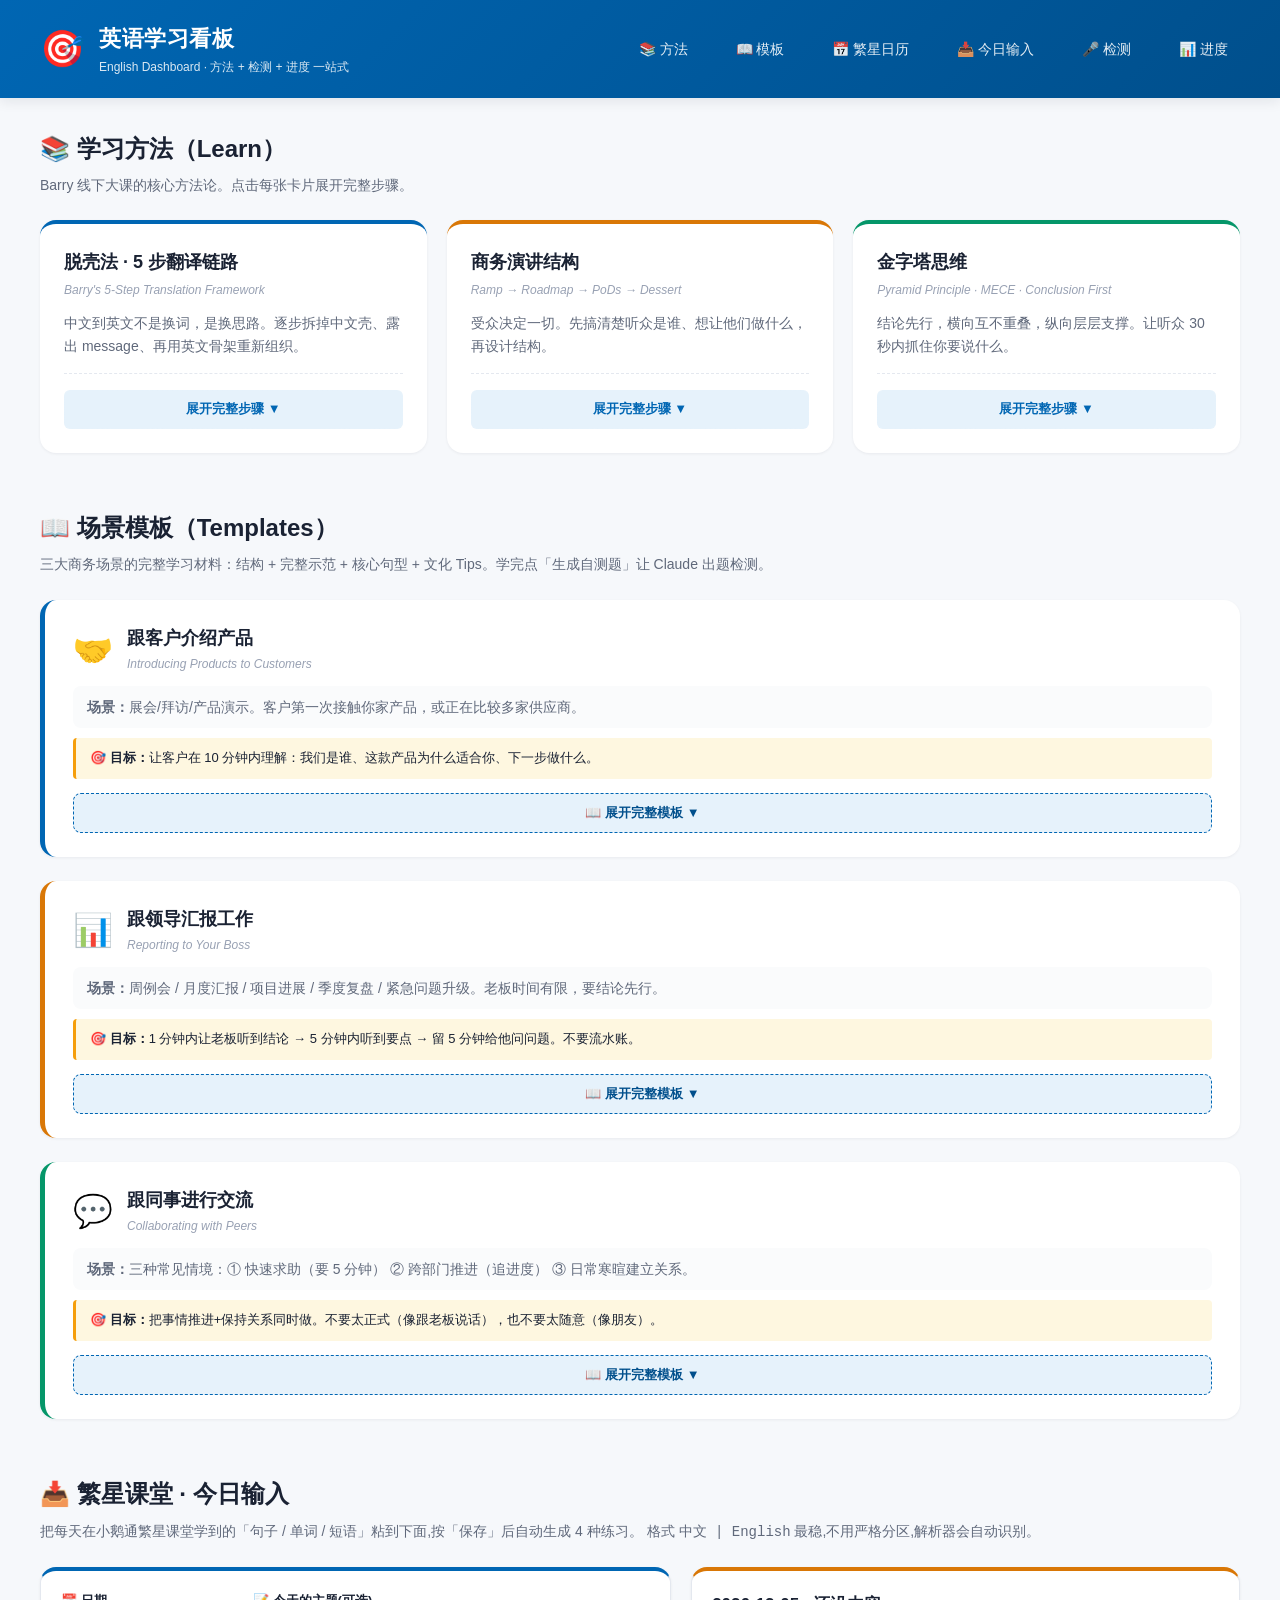
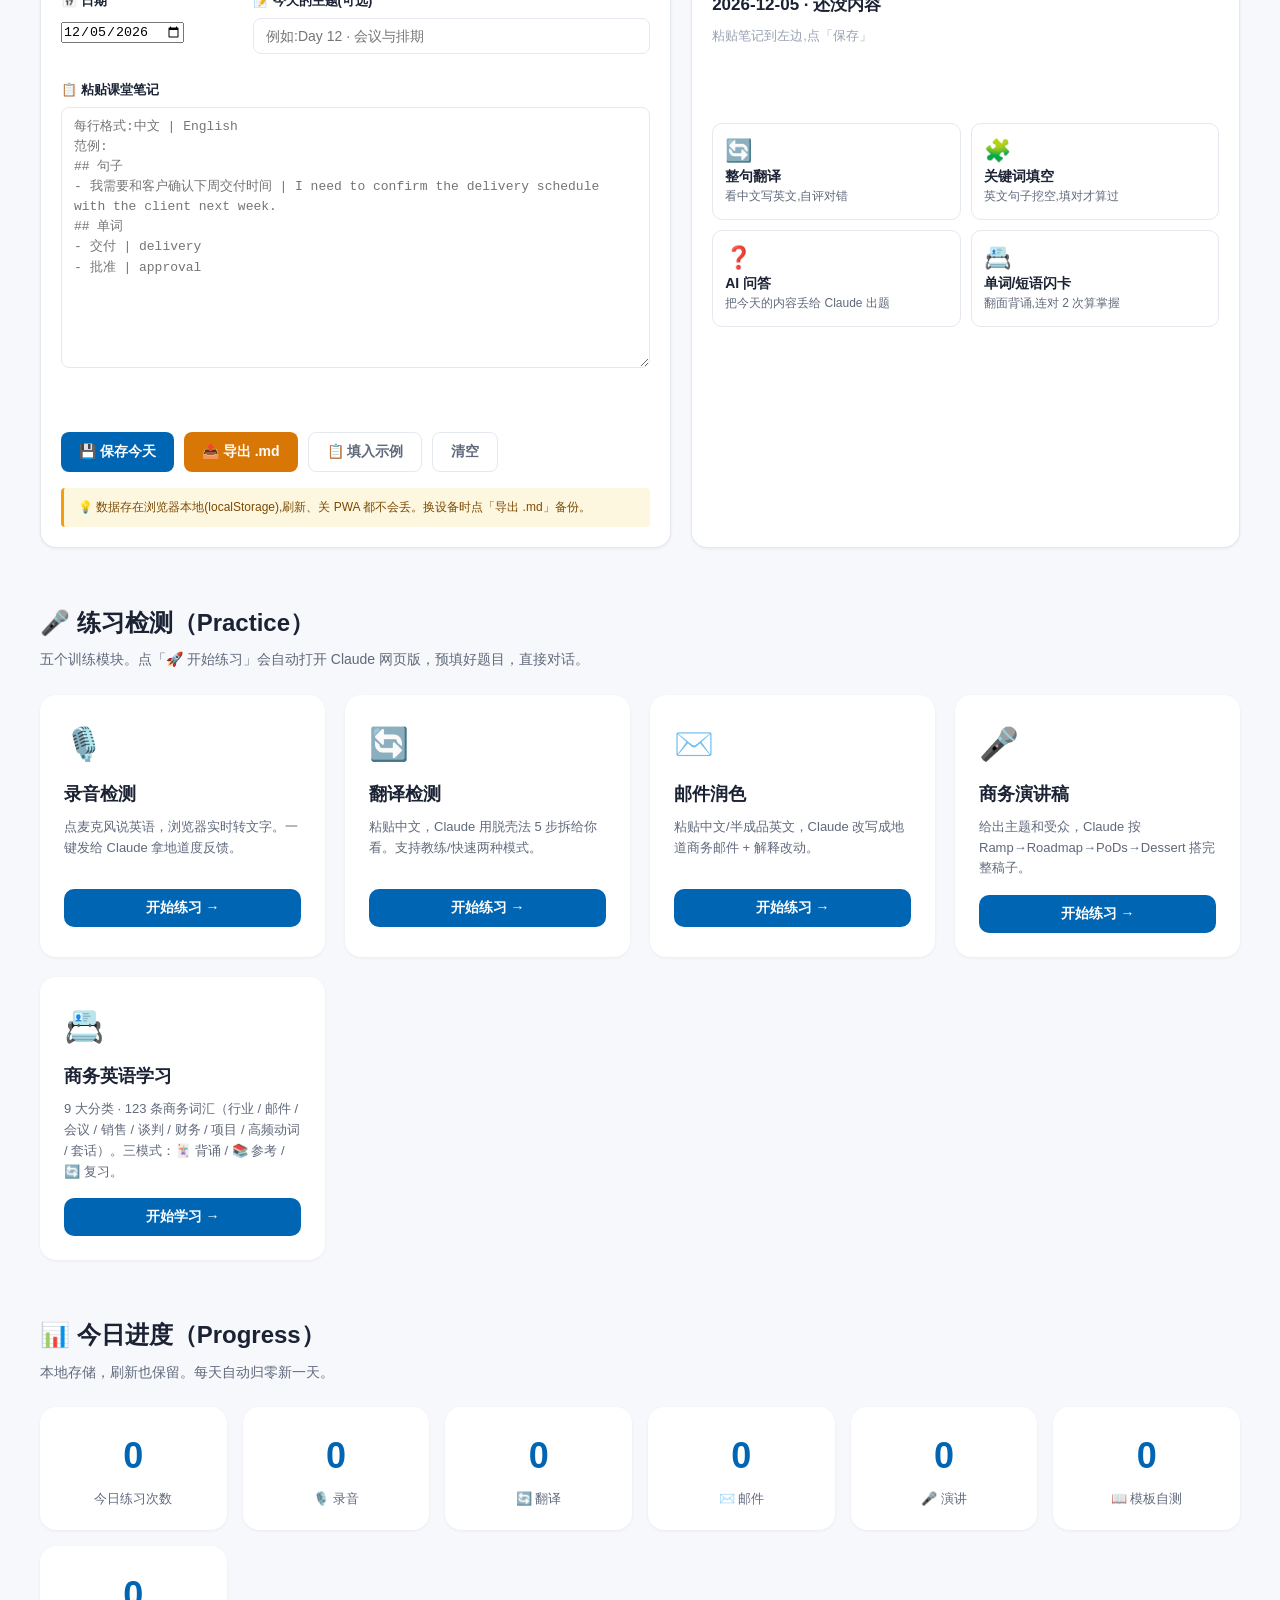
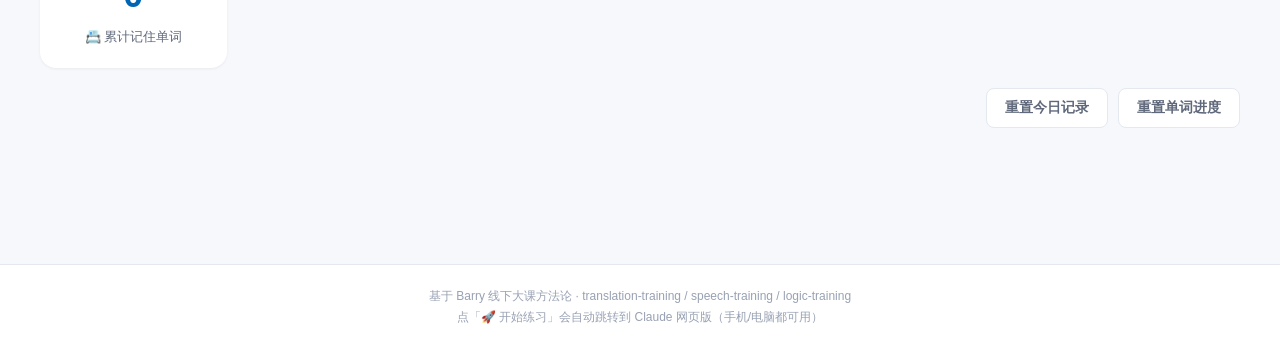
==== commit 996f4ad9: "Add 繁星日历 PWA: full calendar dashboard with dictation seek slider - Add fanxing-calendar.html: comple" ====
--- a/index.html
+++ b/index.html
@@ -55,7 +55,8 @@
     <nav class="nav-links">
       <a href="#methods">📚 方法</a>
       <a href="#templates">📖 模板</a>
-      <a href="#fanxing">📥 繁星</a>
+      <a href="fanxing-calendar.html">📅 繁星日历</a>
+      <a href="#fanxing">📥 今日输入</a>
       <a href="#practice">🎤 检测</a>
       <a href="#progress">📊 进度</a>
       <button id="pwa-install-btn" class="install-btn" hidden>📲 安装到桌面</button>
